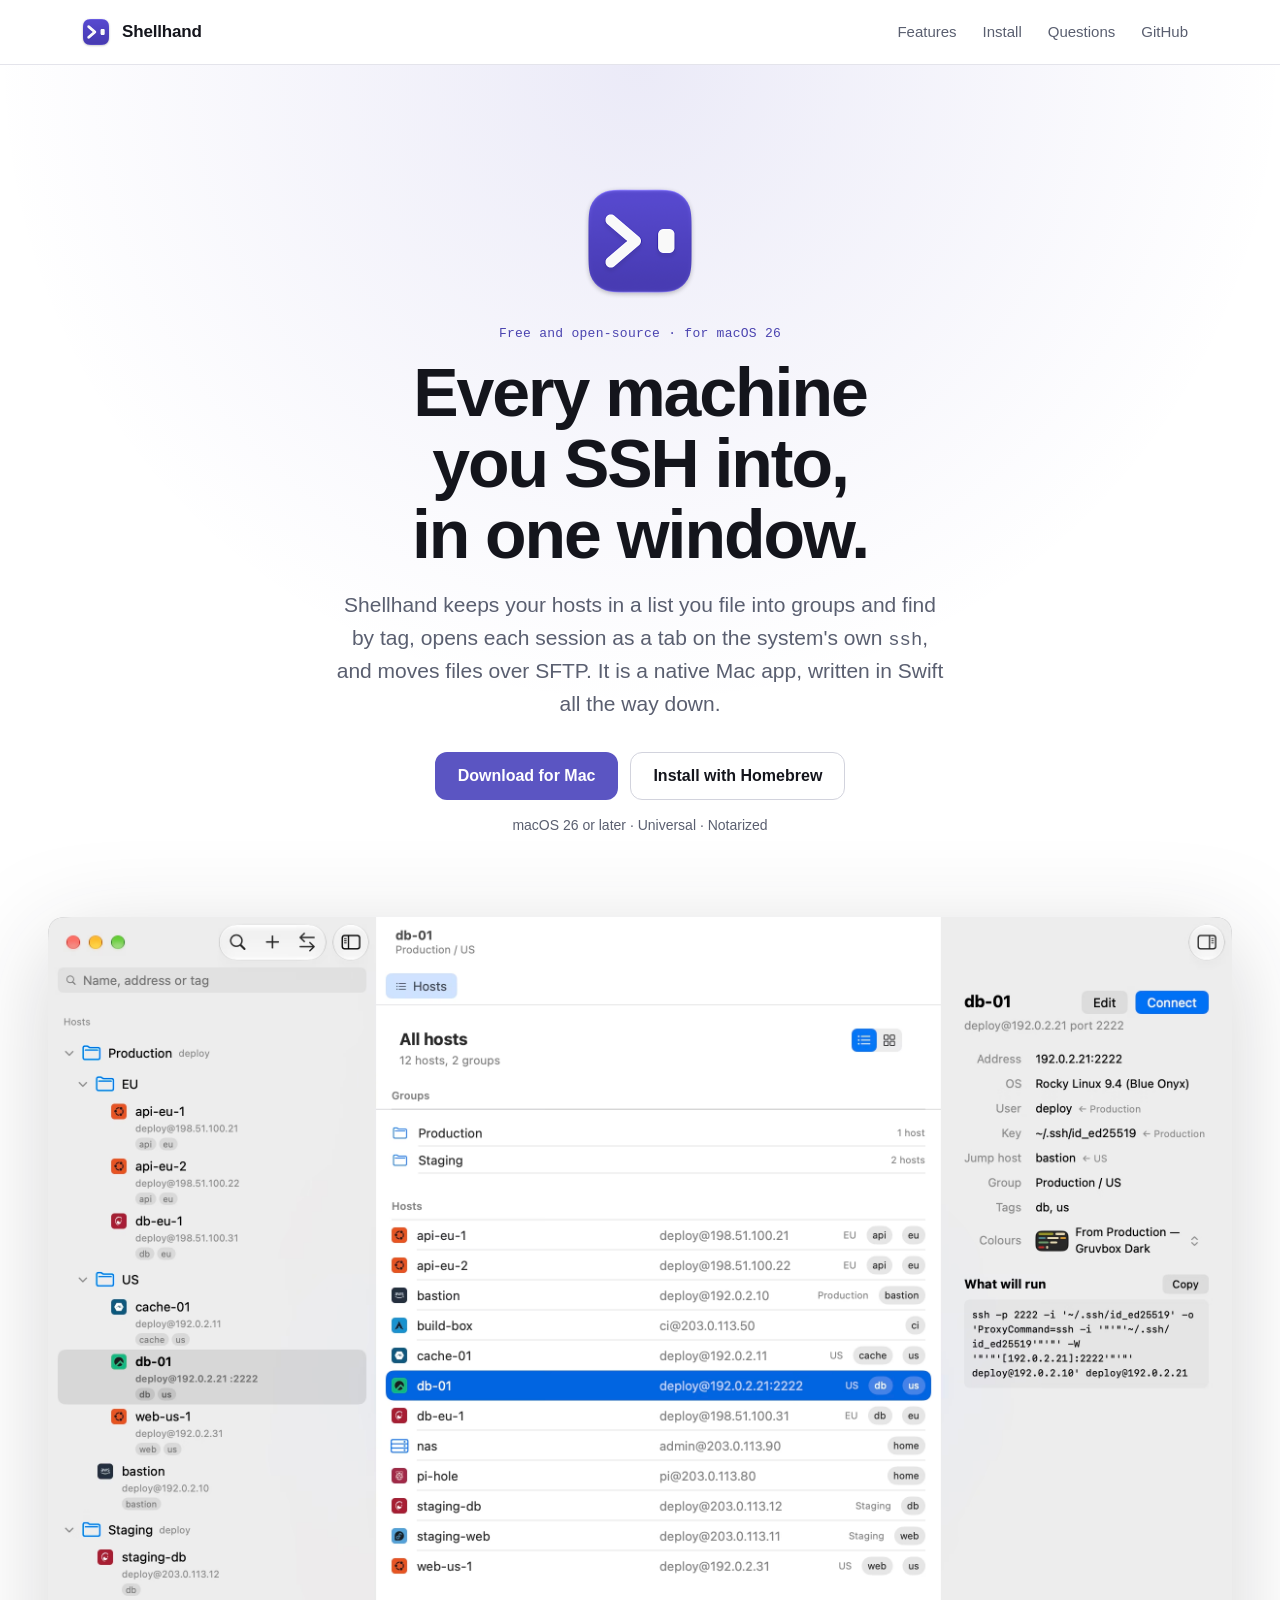
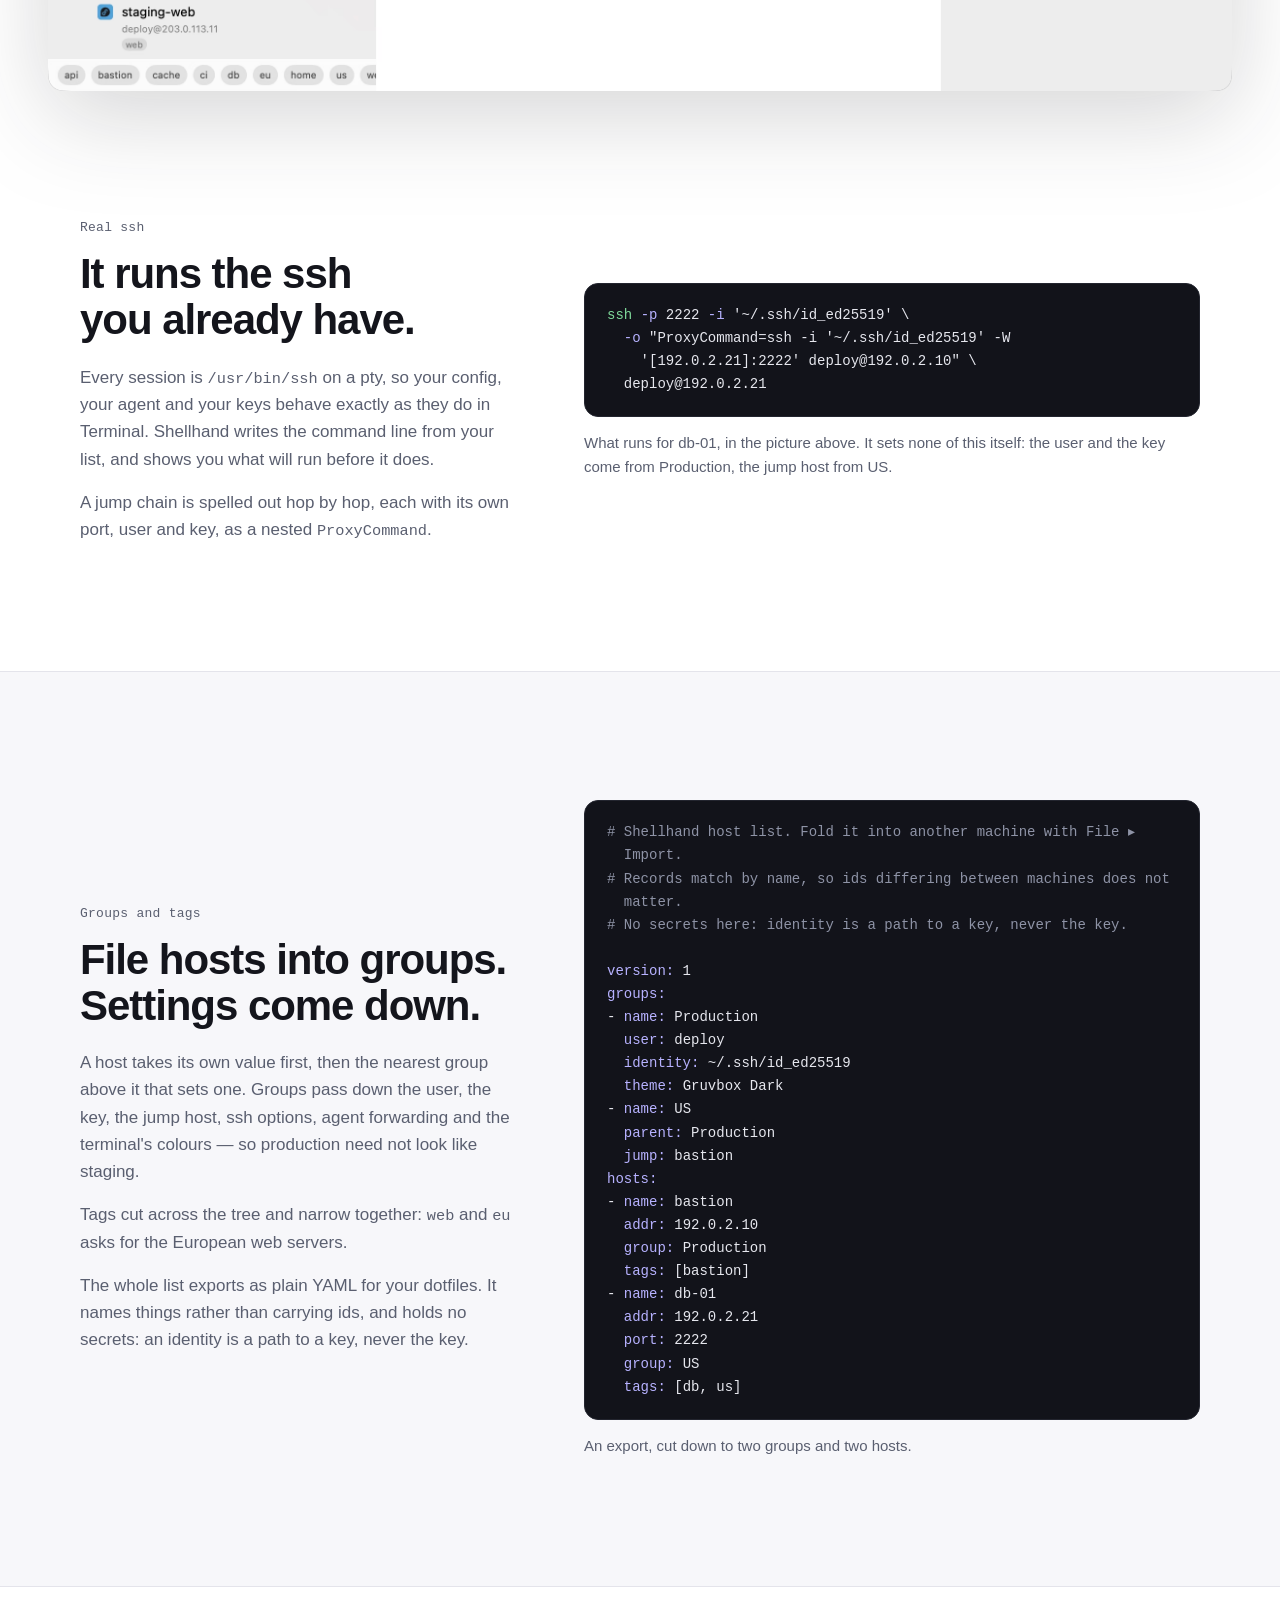
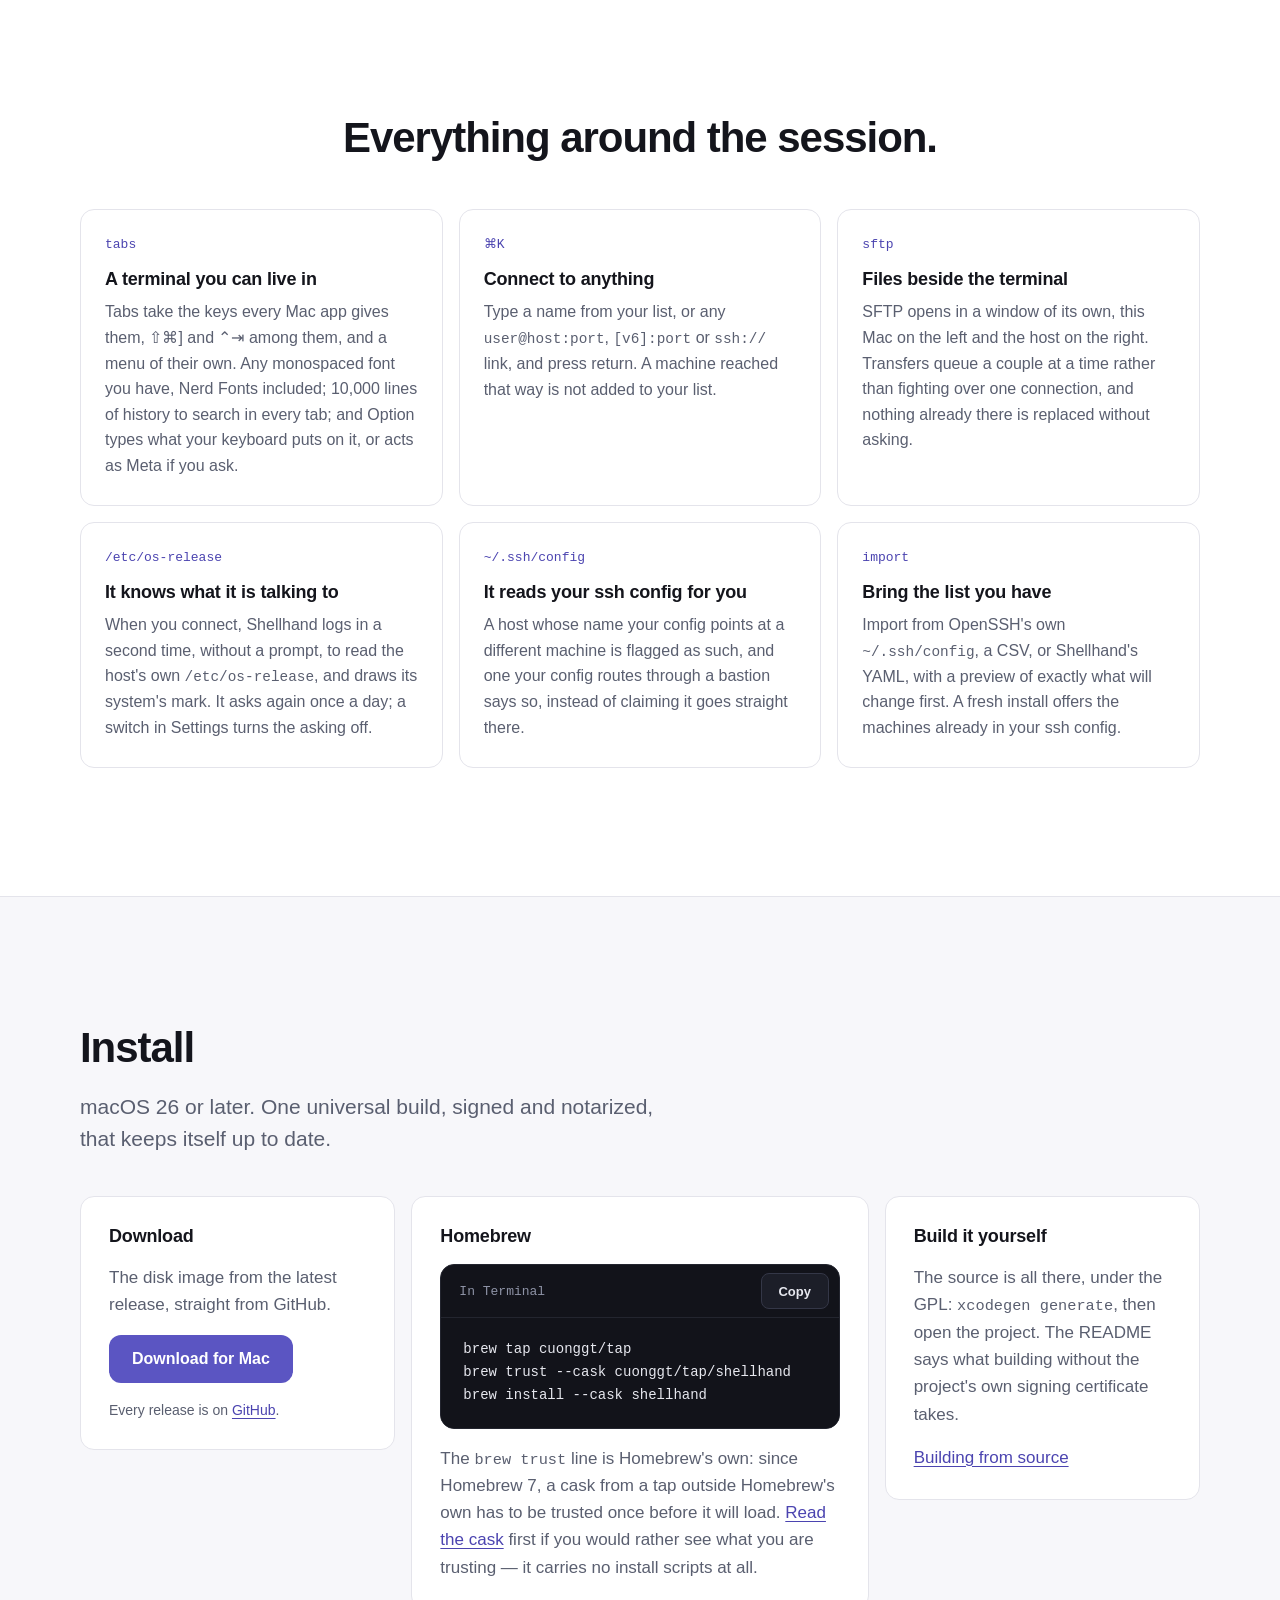
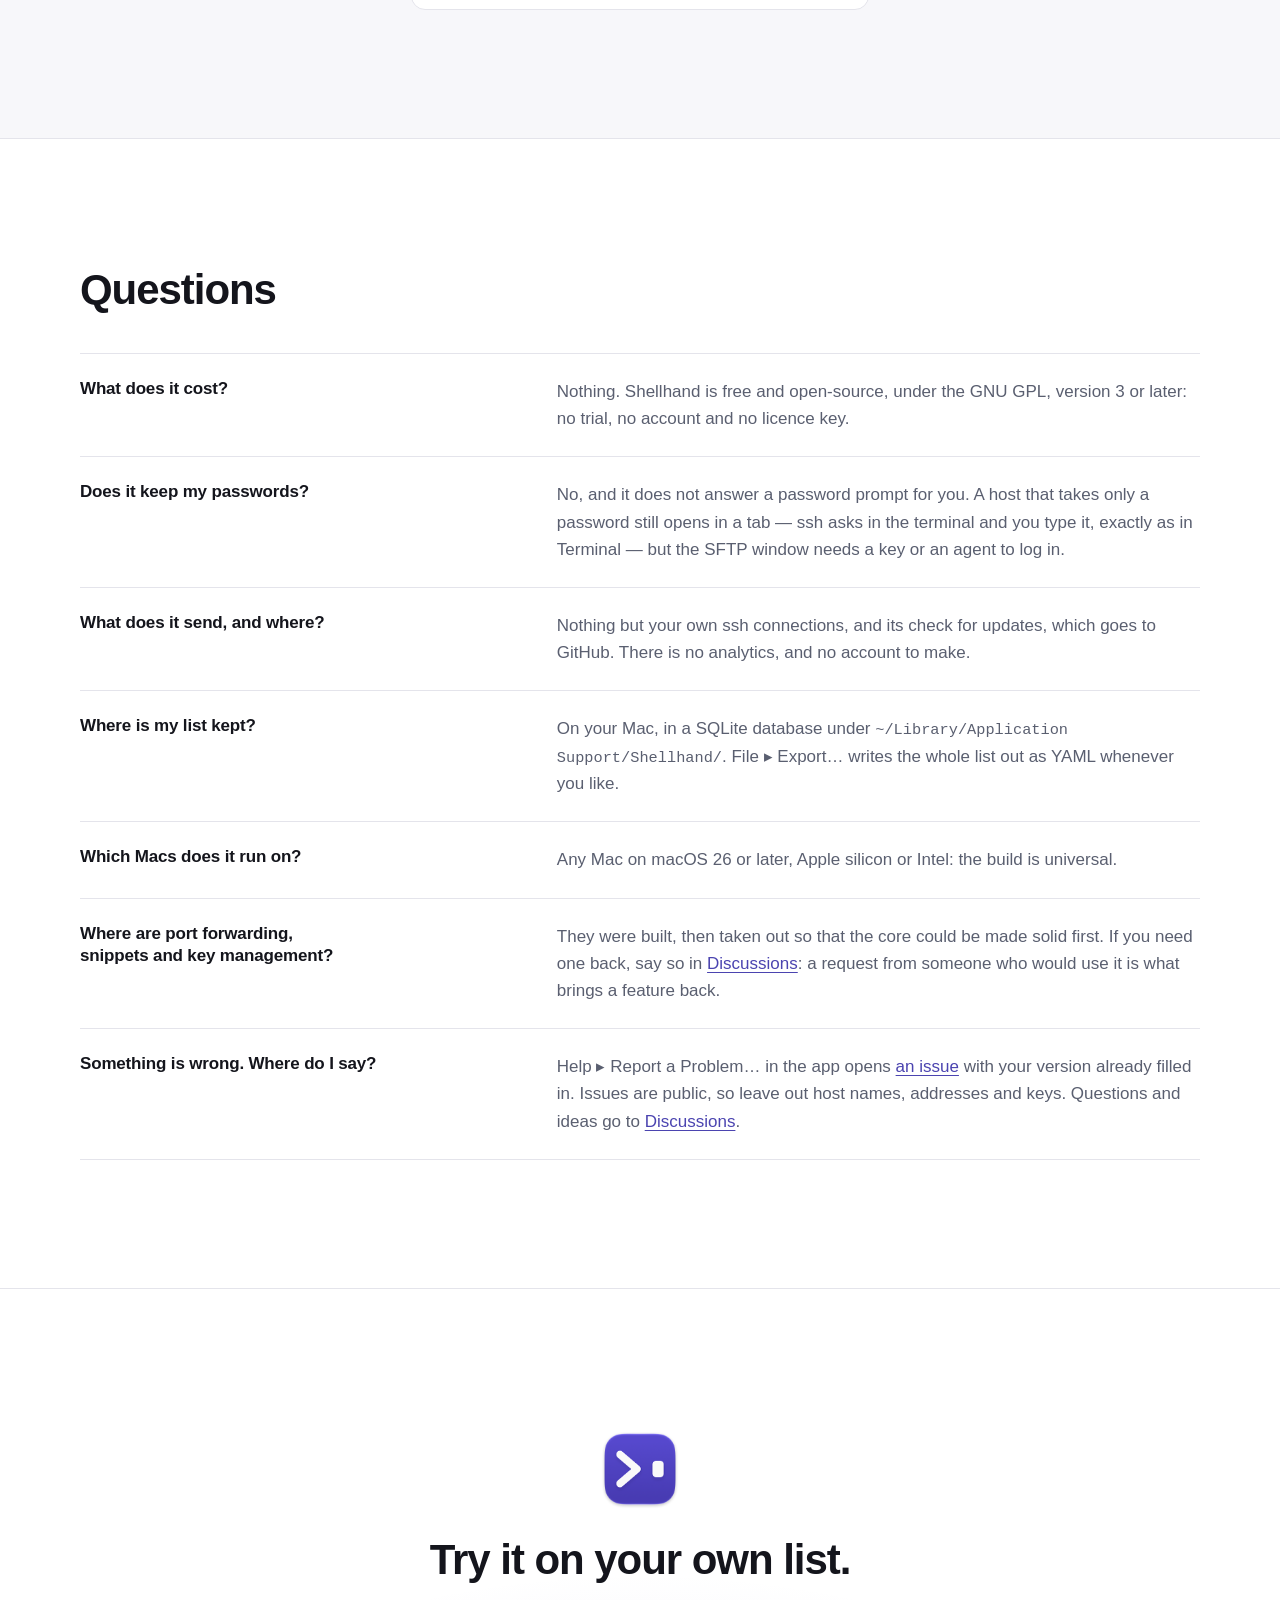
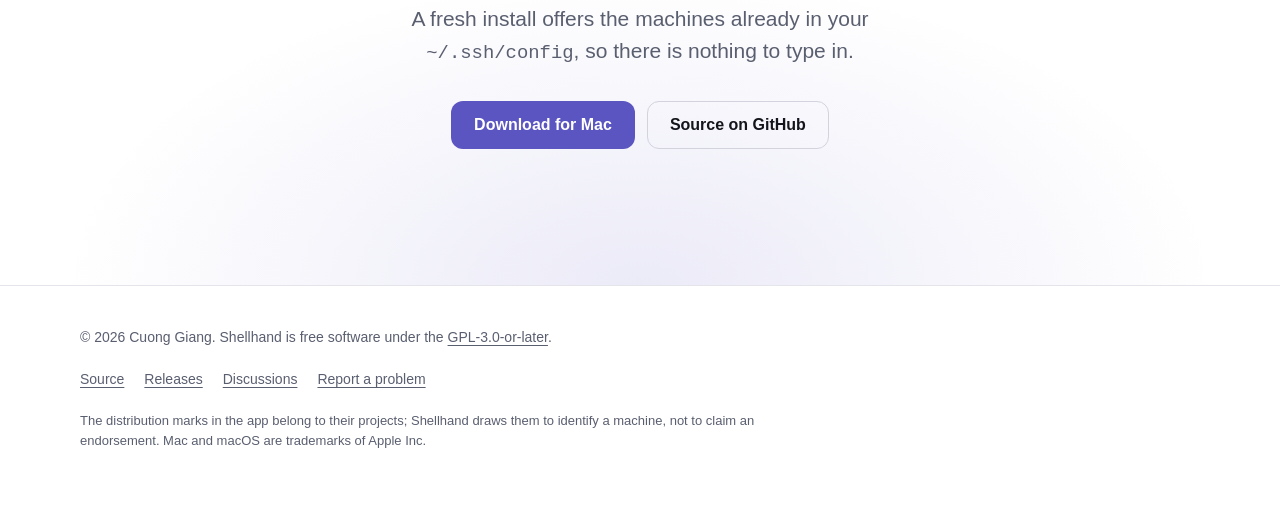
==== site/index.html @ 0b71accf "Add the shellhand.com site, published to GitHub Pages from site/" ====
<!doctype html>
<html lang="en-GB">
<head>
<meta charset="utf-8">
<meta name="viewport" content="width=device-width, initial-scale=1">
<title>Shellhand — a native SSH client for macOS</title>
<meta name="description" content="Shellhand keeps your machines in a list you file into groups and find by tag, opens each session as a tab on the system's own ssh, and moves files over SFTP. Free and open-source, for macOS 26.">
<link rel="canonical" href="https://shellhand.com/">
<meta name="color-scheme" content="dark light">
<meta name="theme-color" content="#0B0C12" media="(prefers-color-scheme: dark)">
<meta name="theme-color" content="#FFFFFF" media="(prefers-color-scheme: light)">
<link rel="icon" type="image/png" sizes="32x32" href="images/favicon-32.png">
<link rel="icon" type="image/png" sizes="64x64" href="images/icon-64.png">
<link rel="stylesheet" href="styles.css">
<script src="main.js" defer></script>

<meta property="og:type" content="website">
<meta property="og:site_name" content="Shellhand">
<meta property="og:title" content="Shellhand — a native SSH client for macOS">
<meta property="og:description" content="The host list, tabs on real ssh, and files over SFTP, in one window. Free and open-source.">
<meta property="og:url" content="https://shellhand.com/">
<meta property="og:image" content="https://shellhand.com/images/og.png">
<meta property="og:image:width" content="1200">
<meta property="og:image:height" content="630">
<meta property="og:image:alt" content="The Shellhand window: groups of hosts in the sidebar, the host list, and the inspector with the ssh command it will run.">
<meta name="twitter:card" content="summary_large_image">
<script type="application/ld+json">
{
  "@context": "https://schema.org",
  "@type": "SoftwareApplication",
  "name": "Shellhand",
  "description": "A native SSH client for macOS: the host list, tabs on real ssh, and files over SFTP, in a window.",
  "url": "https://shellhand.com/",
  "operatingSystem": "macOS 26 or later",
  "applicationCategory": "DeveloperApplication",
  "downloadUrl": "https://github.com/cuonggt/shellhand/releases/latest",
  "license": "https://www.gnu.org/licenses/gpl-3.0.html",
  "offers": { "@type": "Offer", "price": "0", "priceCurrency": "USD" }
}
</script>
</head>
<body>
<a class="skip" href="#main">Skip to content</a>

<header class="site-header">
  <div class="wrap header-row">
    <a class="brand" href="./">
      <img src="images/icon-64.png" width="32" height="32" alt="">
      <span>Shellhand</span>
    </a>
    <nav aria-label="Main">
      <ul>
        <li class="wide"><a href="#features">Features</a></li>
        <li><a href="#install">Install</a></li>
        <li class="wide"><a href="#questions">Questions</a></li>
        <li><a href="https://github.com/cuonggt/shellhand">GitHub</a></li>
      </ul>
    </nav>
  </div>
</header>

<main id="main">
  <section class="hero" aria-labelledby="hero-title">
    <div class="wrap center">
      <img class="hero-icon" src="images/icon-256.png" width="128" height="128" alt="">
      <p class="eyebrow">Free and open-source · for macOS 26</p>
      <h1 id="hero-title">Every machine you SSH into, in one window.</h1>
      <p class="lead">Shellhand keeps your hosts in a list you file into groups and find by tag, opens each session as a tab on the system's own <code>ssh</code>, and moves files over SFTP. It is a native Mac app, written in Swift all the way down.</p>
      <div class="actions">
        <a class="button primary" href="https://github.com/cuonggt/shellhand/releases/latest" data-download>Download for Mac</a>
        <a class="button secondary" href="#install">Install with Homebrew</a>
      </div>
      <p class="meta"><span data-version></span>macOS 26 or later · Universal · Notarized</p>
    </div>
    <figure class="shot">
      <picture>
        <source type="image/avif"
                srcset="images/screenshot-1220.avif 1220w, images/screenshot-2440.avif 2440w"
                sizes="(min-width: 1296px) 1200px, calc(100vw - 40px)">
        <img src="images/screenshot-1220.png" width="1220" height="798" fetchpriority="high"
             alt="The host list: groups in the sidebar, every host drawn with its system's mark, and the inspector on the host selected — the user, key and jump host it inherits from the groups above it, its palette, and the exact ssh command it will run.">
      </picture>
    </figure>
  </section>

  <section class="section" id="features" aria-labelledby="ssh-title">
    <div class="wrap split">
      <div class="copy">
        <p class="eyebrow">Real ssh</p>
        <h2 id="ssh-title">It runs the ssh you already have.</h2>
        <p>Every session is <code>/usr/bin/ssh</code> on a pty, so your config, your agent and your keys behave exactly as they do in Terminal. Shellhand writes the command line from your list, and shows you what will run before it does.</p>
        <p>A jump chain is spelled out hop by hop, each with its own port, user and key, as a nested <code>ProxyCommand</code>.</p>
      </div>
      <figure class="code">
        <pre class="wrapping" tabindex="0" aria-label="The ssh command for db-01"><code><span class="line"><span class="c-ok">ssh</span> <span class="c-key">-p</span> 2222 <span class="c-key">-i</span> '~/.ssh/id_ed25519' \</span><span class="line">  <span class="c-key">-o</span> "ProxyCommand=ssh -i '~/.ssh/id_ed25519' -W '[192.0.2.21]:2222' deploy@192.0.2.10" \</span><span class="line">  deploy@192.0.2.21</span></code></pre>
        <figcaption>What runs for db-01, in the picture above. It sets none of this itself: the user and the key come from Production, the jump host from US.</figcaption>
      </figure>
    </div>
  </section>

  <section class="section alt" aria-labelledby="groups-title">
    <div class="wrap split">
      <div class="copy">
        <p class="eyebrow">Groups and tags</p>
        <h2 id="groups-title">File hosts into groups. Settings come down.</h2>
        <p>A host takes its own value first, then the nearest group above it that sets one. Groups pass down the user, the key, the jump host, ssh options, agent forwarding and the terminal's colours — so production need not look like staging.</p>
        <p>Tags cut across the tree and narrow together: <code>web</code> and <code>eu</code> asks for the European web servers.</p>
        <p>The whole list exports as plain YAML for your dotfiles. It names things rather than carrying ids, and holds no secrets: an identity is a path to a key, never the key.</p>
      </div>
      <figure class="code">
        <pre class="wrapping" tabindex="0" aria-label="An exported host list"><code><span class="line note c-dim"># Shellhand host list. Fold it into another machine with File ▸ Import.</span><span class="line note c-dim"># Records match by name, so ids differing between machines does not matter.</span><span class="line note c-dim"># No secrets here: identity is a path to a key, never the key.</span>
<span class="c-key">version:</span> 1
<span class="c-key">groups:</span>
- <span class="c-key">name:</span> Production
  <span class="c-key">user:</span> deploy
  <span class="c-key">identity:</span> ~/.ssh/id_ed25519
  <span class="c-key">theme:</span> Gruvbox Dark
- <span class="c-key">name:</span> US
  <span class="c-key">parent:</span> Production
  <span class="c-key">jump:</span> bastion
<span class="c-key">hosts:</span>
- <span class="c-key">name:</span> bastion
  <span class="c-key">addr:</span> 192.0.2.10
  <span class="c-key">group:</span> Production
  <span class="c-key">tags:</span> [bastion]
- <span class="c-key">name:</span> db-01
  <span class="c-key">addr:</span> 192.0.2.21
  <span class="c-key">port:</span> 2222
  <span class="c-key">group:</span> US
  <span class="c-key">tags:</span> [db, us]</code></pre>
        <figcaption>An export, cut down to two groups and two hosts.</figcaption>
      </figure>
    </div>
  </section>

  <section class="section" aria-labelledby="more-title">
    <div class="wrap">
      <h2 id="more-title" class="center">Everything around the session.</h2>
      <ul class="grid">
        <li class="card">
          <p class="tag">tabs</p>
          <h3>A terminal you can live in</h3>
          <p>Tabs take the keys every Mac app gives them, ⇧⌘] and ⌃⇥ among them, and a menu of their own. Any monospaced font you have, Nerd Fonts included; 10,000 lines of history to search in every tab; and Option types what your keyboard puts on it, or acts as Meta if you ask.</p>
        </li>
        <li class="card">
          <p class="tag">⌘K</p>
          <h3>Connect to anything</h3>
          <p>Type a name from your list, or any <code>user@host:port</code>, <code>[v6]:port</code> or <code>ssh://</code> link, and press return. A machine reached that way is not added to your list.</p>
        </li>
        <li class="card">
          <p class="tag">sftp</p>
          <h3>Files beside the terminal</h3>
          <p>SFTP opens in a window of its own, this Mac on the left and the host on the right. Transfers queue a couple at a time rather than fighting over one connection, and nothing already there is replaced without asking.</p>
        </li>
        <li class="card">
          <p class="tag">/etc/os-release</p>
          <h3>It knows what it is talking to</h3>
          <p>When you connect, Shellhand logs in a second time, without a prompt, to read the host's own <code>/etc/os-release</code>, and draws its system's mark. It asks again once a day; a switch in Settings turns the asking off.</p>
        </li>
        <li class="card">
          <p class="tag">~/.ssh/config</p>
          <h3>It reads your ssh config for you</h3>
          <p>A host whose name your config points at a different machine is flagged as such, and one your config routes through a bastion says so, instead of claiming it goes straight there.</p>
        </li>
        <li class="card">
          <p class="tag">import</p>
          <h3>Bring the list you have</h3>
          <p>Import from OpenSSH's own <code>~/.ssh/config</code>, a CSV, or Shellhand's YAML, with a preview of exactly what will change first. A fresh install offers the machines already in your ssh config.</p>
        </li>
      </ul>
    </div>
  </section>

  <section class="section alt" id="install" aria-labelledby="install-title">
    <div class="wrap">
      <h2 id="install-title">Install</h2>
      <p class="lead left">macOS 26 or later. One universal build, signed and notarized, that keeps itself up to date.</p>
      <div class="install-grid">
        <div class="panel">
          <h3>Download</h3>
          <p>The disk image from the latest release, straight from GitHub.</p>
          <a class="button primary" href="https://github.com/cuonggt/shellhand/releases/latest" data-download>Download for Mac</a>
          <p class="meta"><span data-version></span>Every release is on <a href="https://github.com/cuonggt/shellhand/releases">GitHub</a>.</p>
        </div>
        <div class="panel">
          <h3>Homebrew</h3>
          <div class="terminal">
            <div class="terminal-bar">
              <span>In Terminal</span>
              <button class="copy-button" type="button" data-copy="brew" hidden>Copy</button>
            </div>
            <pre tabindex="0" aria-label="The Homebrew commands"><code id="brew">brew tap cuonggt/tap
brew trust --cask cuonggt/tap/shellhand
brew install --cask shellhand</code></pre>
          </div>
          <p>The <code>brew trust</code> line is Homebrew's own: since Homebrew 7, a cask from a tap outside Homebrew's own has to be trusted once before it will load. <a href="https://github.com/cuonggt/homebrew-tap/blob/master/Casks/shellhand.rb">Read the cask</a> first if you would rather see what you are trusting — it carries no install scripts at all.</p>
        </div>
        <div class="panel">
          <h3>Build it yourself</h3>
          <p>The source is all there, under the GPL: <code>xcodegen generate</code>, then open the project. The README says what building without the project's own signing certificate takes.</p>
          <p><a href="https://github.com/cuonggt/shellhand#building">Building from source</a></p>
        </div>
      </div>
      <p class="visually-hidden" id="copy-status" role="status"></p>
    </div>
  </section>

  <section class="section" id="questions" aria-labelledby="questions-title">
    <div class="wrap">
      <h2 id="questions-title">Questions</h2>
      <div class="faq">
        <div class="qa">
          <h3>What does it cost?</h3>
          <p>Nothing. Shellhand is free and open-source, under the GNU GPL, version 3 or later: no trial, no account and no licence key.</p>
        </div>
        <div class="qa">
          <h3>Does it keep my passwords?</h3>
          <p>No, and it does not answer a password prompt for you. A host that takes only a password still opens in a tab — ssh asks in the terminal and you type it, exactly as in Terminal — but the SFTP window needs a key or an agent to log in.</p>
        </div>
        <div class="qa">
          <h3>What does it send, and where?</h3>
          <p>Nothing but your own ssh connections, and its check for updates, which goes to GitHub. There is no analytics, and no account to make.</p>
        </div>
        <div class="qa">
          <h3>Where is my list kept?</h3>
          <p>On your Mac, in a SQLite database under <code>~/Library/Application Support/Shellhand/</code>. File ▸ Export… writes the whole list out as YAML whenever you like.</p>
        </div>
        <div class="qa">
          <h3>Which Macs does it run on?</h3>
          <p>Any Mac on macOS 26 or later, Apple silicon or Intel: the build is universal.</p>
        </div>
        <div class="qa">
          <h3>Where are port forwarding, snippets and key management?</h3>
          <p>They were built, then taken out so that the core could be made solid first. If you need one back, say so in <a href="https://github.com/cuonggt/shellhand/discussions">Discussions</a>: a request from someone who would use it is what brings a feature back.</p>
        </div>
        <div class="qa">
          <h3>Something is wrong. Where do I say?</h3>
          <p>Help ▸ Report a Problem… in the app opens <a href="https://github.com/cuonggt/shellhand/issues/new/choose">an issue</a> with your version already filled in. Issues are public, so leave out host names, addresses and keys. Questions and ideas go to <a href="https://github.com/cuonggt/shellhand/discussions">Discussions</a>.</p>
        </div>
      </div>
    </div>
  </section>

  <section class="cta" aria-labelledby="cta-title">
    <div class="wrap center">
      <img src="images/icon-256.png" width="88" height="88" alt="" loading="lazy">
      <h2 id="cta-title">Try it on your own list.</h2>
      <p class="lead">A fresh install offers the machines already in your <code>~/.ssh/config</code>, so there is nothing to type in.</p>
      <div class="actions">
        <a class="button primary" href="https://github.com/cuonggt/shellhand/releases/latest" data-download>Download for Mac</a>
        <a class="button secondary" href="https://github.com/cuonggt/shellhand">Source on GitHub</a>
      </div>
    </div>
  </section>
</main>

<footer class="site-footer">
  <div class="wrap footer-grid">
    <p>© 2026 Cuong Giang. Shellhand is free software under the <a href="https://github.com/cuonggt/shellhand/blob/main/LICENSE">GPL-3.0-or-later</a>.</p>
    <ul class="footer-links">
      <li><a href="https://github.com/cuonggt/shellhand">Source</a></li>
      <li><a href="https://github.com/cuonggt/shellhand/releases">Releases</a></li>
      <li><a href="https://github.com/cuonggt/shellhand/discussions">Discussions</a></li>
      <li><a href="https://github.com/cuonggt/shellhand/issues/new/choose">Report a problem</a></li>
    </ul>
    <p class="fine">The distribution marks in the app belong to their projects; Shellhand draws them to identify a machine, not to claim an endorsement. Mac and macOS are trademarks of Apple Inc.</p>
  </div>
</footer>
</body>
</html>
---- site/styles.css ----
/* shellhand.com. One page, no build step and nothing fetched from anyone
   else: the type is the system's own, which on a Mac is the type the app is
   set in. Dark unless the visitor's system asks for light. The indigo is the
   app icon's, sampled from it as macOS draws it. */

:root {
  color-scheme: dark light;

  --bg: #0B0C12;
  --bg-alt: #0F1018;
  --surface: #151721;
  --border: #242734;
  --text: #F1F2F6;
  --muted: #A0A5B8;
  --accent: #ABA6FF;
  --button: #5B55C2;
  --button-hover: #6962D7;
  --outline: #34384A;
  --glow: rgba(91, 85, 194, 0.24);
  --shot: drop-shadow(0 0 0.5px rgba(255, 255, 255, 0.45)) drop-shadow(0 28px 56px rgba(0, 0, 0, 0.6));

  /* Code stays dark in both themes, the way a terminal does. */
  --code-bg: #12131A;
  --code-border: #23252F;
  --code-text: #E6E7EE;
  --code-dim: #8E93A6;
  --code-key: #B7B2FF;
  --code-ok: #7FD99A;

  --font: -apple-system, BlinkMacSystemFont, "SF Pro Text", "Helvetica Neue", "Segoe UI", Roboto, Arial, sans-serif;
  --display: -apple-system, BlinkMacSystemFont, "SF Pro Display", "Helvetica Neue", "Segoe UI", Roboto, Arial, sans-serif;
  --mono: ui-monospace, "SF Mono", SFMono-Regular, Menlo, Consolas, "Liberation Mono", monospace;

  --radius: 14px;
  --gutter: 20px;
}

@media (prefers-color-scheme: light) {
  :root {
    --bg: #FFFFFF;
    --bg-alt: #F7F7FA;
    --surface: #FFFFFF;
    --border: #E4E4EB;
    --text: #14151C;
    --muted: #5A5F70;
    --accent: #4B44B0;
    --button-hover: #4B44B0;
    --outline: #D2D3DD;
    --glow: rgba(91, 85, 194, 0.12);
    --shot: drop-shadow(0 0 0.5px rgba(20, 21, 28, 0.35)) drop-shadow(0 24px 48px rgba(20, 21, 28, 0.18));
  }
}

@media (min-width: 768px) { :root { --gutter: 32px; } }
@media (min-width: 1024px) { :root { --gutter: 48px; } }

*, *::before, *::after { box-sizing: border-box; }

html { -webkit-text-size-adjust: 100%; text-size-adjust: 100%; }

@media (prefers-reduced-motion: no-preference) {
  html { scroll-behavior: smooth; }
}

body {
  margin: 0;
  background: var(--bg);
  color: var(--text);
  font: 400 1.0625rem/1.6 var(--font);
  -webkit-font-smoothing: antialiased;
  -moz-osx-font-smoothing: grayscale;
}

img { display: block; max-width: 100%; height: auto; }

a {
  color: var(--accent);
  text-decoration-thickness: 1px;
  text-underline-offset: 0.18em;
}
a:hover { text-decoration-thickness: 2px; }

:focus-visible {
  outline: 2px solid var(--accent);
  outline-offset: 3px;
  border-radius: 6px;
}

code { font-family: var(--mono); font-size: 0.9em; }

h1, h2, h3 { margin: 0; text-wrap: balance; }

h1 {
  font-family: var(--display);
  font-size: clamp(2.375rem, 1.4rem + 3.8vw, 4.25rem);
  font-weight: 700;
  line-height: 1.04;
  letter-spacing: -0.03em;
}

h2 {
  font-family: var(--display);
  font-size: clamp(1.75rem, 1.25rem + 1.9vw, 2.625rem);
  font-weight: 700;
  line-height: 1.1;
  letter-spacing: -0.025em;
  margin-bottom: 20px;
}

h3 {
  font-size: 1.125rem;
  font-weight: 600;
  line-height: 1.3;
  letter-spacing: -0.01em;
}

p { margin: 0 0 16px; }
p:last-child { margin-bottom: 0; }

.wrap {
  width: min(100% - 2 * var(--gutter), 1120px);
  margin-inline: auto;
}
.center { text-align: center; }

.visually-hidden {
  position: absolute;
  width: 1px;
  height: 1px;
  overflow: hidden;
  clip-path: inset(50%);
  white-space: nowrap;
}

.skip {
  position: absolute;
  left: 12px;
  top: -64px;
  z-index: 10;
  padding: 10px 16px;
  border-radius: 10px;
  background: var(--button);
  color: #FFFFFF;
  font-weight: 600;
  text-decoration: none;
}
.skip:focus { top: 12px; }

/* The header. */

.site-header { border-bottom: 1px solid var(--border); }

.header-row {
  display: flex;
  align-items: center;
  justify-content: space-between;
  gap: 16px;
  min-height: 64px;
}

.brand {
  display: inline-flex;
  align-items: center;
  gap: 10px;
  min-height: 44px;
  color: var(--text);
  font-weight: 600;
  letter-spacing: -0.01em;
  text-decoration: none;
}

.site-header ul {
  display: flex;
  gap: 2px;
  margin: 0;
  padding: 0;
  list-style: none;
}

.site-header nav a {
  display: inline-flex;
  align-items: center;
  min-height: 44px;
  padding: 0 12px;
  border-radius: 8px;
  color: var(--muted);
  font-size: 0.9375rem;
  text-decoration: none;
  transition: color 0.2s;
}
.site-header nav a:hover { color: var(--text); }

@media (max-width: 599px) {
  .site-header .wide { display: none; }
}

/* The opening: what it is, the button, and the window. */

.hero {
  padding-top: clamp(56px, 9vw, 112px);
  background: radial-gradient(70% 55% at 50% 0%, var(--glow), transparent 72%);
}

.hero-icon {
  width: 112px;
  height: 112px;
  margin: 0 auto 20px;
}
@media (min-width: 768px) {
  .hero-icon { width: 128px; height: 128px; }
}

.eyebrow {
  margin: 0 0 14px;
  color: var(--accent);
  font: 500 0.8125rem/1.4 var(--mono);
  letter-spacing: 0.02em;
}

.hero h1 { max-width: 15ch; margin-inline: auto; }

.lead {
  max-width: 38rem;
  margin: 20px auto 0;
  color: var(--muted);
  font-size: clamp(1.125rem, 1rem + 0.45vw, 1.3125rem);
  line-height: 1.55;
  text-wrap: pretty;
}
.lead.left { margin-inline: 0; }

.actions {
  display: flex;
  flex-wrap: wrap;
  justify-content: center;
  gap: 12px;
  margin-top: 32px;
}

.button {
  display: inline-flex;
  align-items: center;
  justify-content: center;
  min-height: 48px;
  padding: 0 22px;
  border: 1px solid transparent;
  border-radius: 12px;
  font-size: 1rem;
  font-weight: 600;
  text-decoration: none;
  cursor: pointer;
  transition: background-color 0.2s, border-color 0.2s;
}
.button.primary { background: var(--button); color: #FFFFFF; }
.button.primary:hover { background: var(--button-hover); }
.button.secondary { border-color: var(--outline); color: var(--text); }
.button.secondary:hover { border-color: var(--muted); }

.meta {
  margin: 14px 0 0;
  color: var(--muted);
  font-size: 0.875rem;
}

.shot {
  width: min(100% - 2 * var(--gutter), 1200px);
  margin: clamp(48px, 7vw, 80px) auto 0;
}
.shot img { width: 100%; filter: var(--shot); }

/* The sections. */

.section { padding-block: clamp(72px, 10vw, 128px); }
.section.alt {
  background: var(--bg-alt);
  border-block: 1px solid var(--border);
}

.split {
  display: grid;
  gap: 40px;
  align-items: center;
}
@media (min-width: 960px) {
  .split { grid-template-columns: 5fr 7fr; gap: 64px; }
}

.copy p { color: var(--muted); }

.code { margin: 0; min-width: 0; }

.code pre, .terminal pre {
  margin: 0;
  overflow-x: auto;
  padding: 20px 22px;
  border: 1px solid var(--code-border);
  border-radius: var(--radius);
  background: var(--code-bg);
  color: var(--code-text);
  font: 400 0.875rem/1.65 var(--mono);
  tab-size: 2;
}
.code pre code, .terminal pre code { font-size: inherit; }

/* A command too long for the column wraps rather than scrolls, each line
   hanging under its first word, so the whole of it can be read at once. */
.code pre.wrapping { white-space: pre-wrap; overflow-wrap: anywhere; }
.code pre.wrapping .line {
  display: block;
  padding-left: 4ch;
  text-indent: -4ch;
}
.code pre.wrapping .line.note { padding-left: 2ch; text-indent: -2ch; }

.code figcaption {
  margin-top: 14px;
  color: var(--muted);
  font-size: 0.9375rem;
}

.c-dim { color: var(--code-dim); }
.c-key { color: var(--code-key); }
.c-ok { color: var(--code-ok); }

.grid {
  display: grid;
  grid-template-columns: 1fr;
  gap: 16px;
  margin: 48px 0 0;
  padding: 0;
  list-style: none;
}
@media (min-width: 640px) { .grid { grid-template-columns: repeat(2, 1fr); } }
@media (min-width: 1024px) { .grid { grid-template-columns: repeat(3, 1fr); } }

.card {
  padding: 26px 24px;
  border: 1px solid var(--border);
  border-radius: var(--radius);
  background: var(--surface);
}
.card .tag {
  margin: 0 0 14px;
  color: var(--accent);
  font: 500 0.8125rem/1.4 var(--mono);
}
.card h3 { margin-bottom: 8px; }
.card p:last-child { color: var(--muted); font-size: 1rem; }

/* Install. */

.install-grid {
  display: grid;
  gap: 16px;
  margin-top: 40px;
}
@media (min-width: 1024px) {
  .install-grid { grid-template-columns: 1fr 1.45fr 1fr; align-items: start; }
}

.panel {
  display: flex;
  flex-direction: column;
  gap: 16px;
  min-width: 0;
  padding: 28px;
  border: 1px solid var(--border);
  border-radius: var(--radius);
  background: var(--surface);
}
.panel p { margin: 0; color: var(--muted); }
.panel .button { align-self: flex-start; }
.panel .meta { margin: 0; }

.terminal {
  overflow: hidden;
  border: 1px solid var(--code-border);
  border-radius: var(--radius);
  background: var(--code-bg);
}
.terminal-bar {
  display: flex;
  align-items: center;
  justify-content: space-between;
  gap: 12px;
  padding: 8px 10px 8px 18px;
  border-bottom: 1px solid var(--code-border);
  color: var(--code-dim);
  font: 500 0.8125rem/1 var(--mono);
}
.terminal pre { border: 0; border-radius: 0; }

.copy-button {
  min-height: 36px;
  min-width: 68px;
  padding: 0 12px;
  border: 1px solid #343747;
  border-radius: 8px;
  background: #1C1E28;
  color: var(--code-text);
  font: 600 0.8125rem/1 var(--font);
  cursor: pointer;
  transition: border-color 0.2s;
}
.copy-button:hover { border-color: var(--code-dim); }

/* A phone gets smaller code and narrower margins around it, so that a
   command's first line fits before it has to wrap. */
@media (max-width: 599px) {
  .code pre, .terminal pre { padding: 16px; font-size: 0.8125rem; }
  .panel { padding: 20px; }
}

/* Questions: each one beside its answer on a wide screen. */

.faq {
  margin-top: 40px;
  border-top: 1px solid var(--border);
}
.qa {
  display: grid;
  gap: 8px;
  padding: 24px 0;
  border-bottom: 1px solid var(--border);
}
@media (min-width: 860px) {
  .qa { grid-template-columns: 2fr 3fr; gap: 48px; }
}
.qa h3 { font-size: 1.0625rem; }
.qa p { color: var(--muted); }

/* The last word, and the footer. */

.cta {
  padding-block: clamp(80px, 11vw, 136px);
  border-top: 1px solid var(--border);
  background: radial-gradient(60% 70% at 50% 100%, var(--glow), transparent 75%);
}
.cta img { margin: 0 auto 24px; }
.cta .lead { margin-top: 12px; }

.site-footer {
  padding-block: 40px 56px;
  border-top: 1px solid var(--border);
  color: var(--muted);
  font-size: 0.875rem;
}
.footer-grid { display: grid; gap: 16px; }
.footer-grid p { margin: 0; }
.site-footer a { color: var(--muted); }
.site-footer a:hover { color: var(--text); }

.footer-links {
  display: flex;
  flex-wrap: wrap;
  gap: 4px 20px;
  margin: 0;
  padding: 0;
  list-style: none;
}
.footer-links a { display: inline-block; padding-block: 4px; }

.fine { font-size: 0.8125rem; max-width: 46rem; }
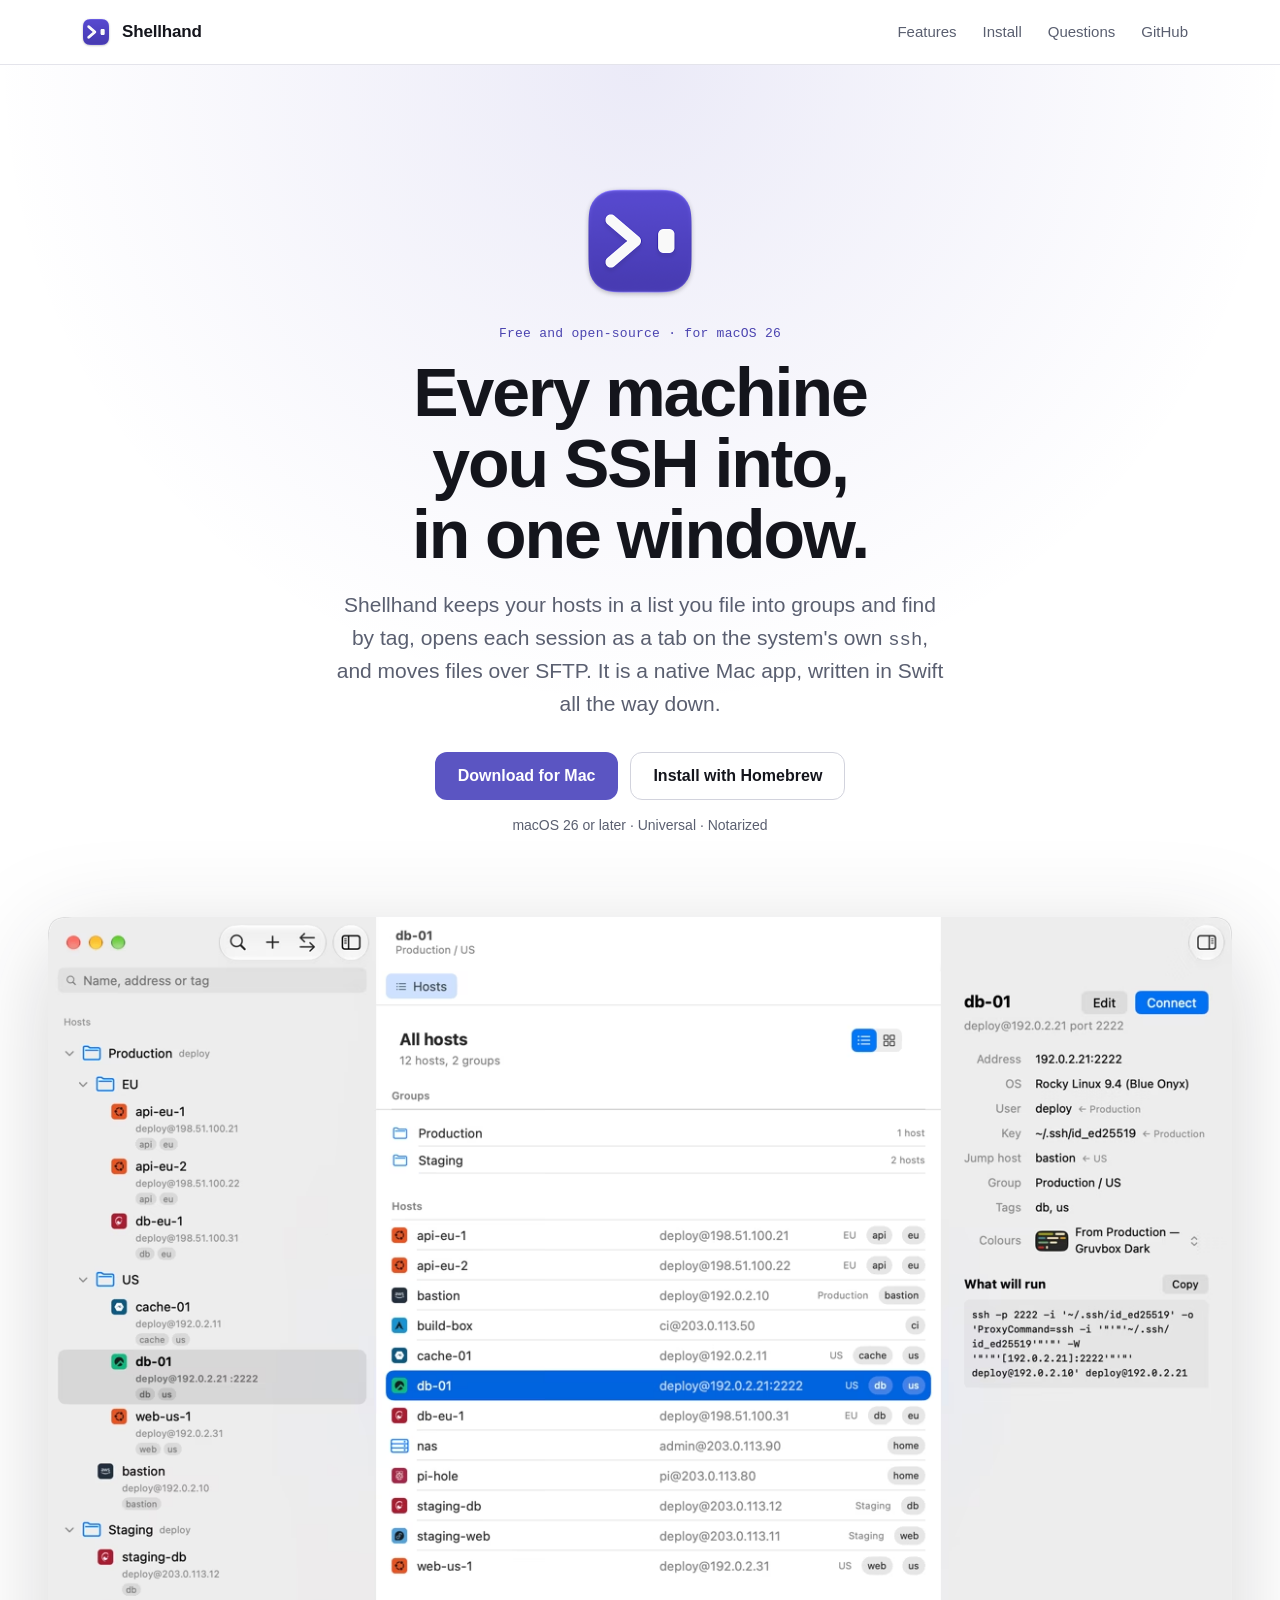
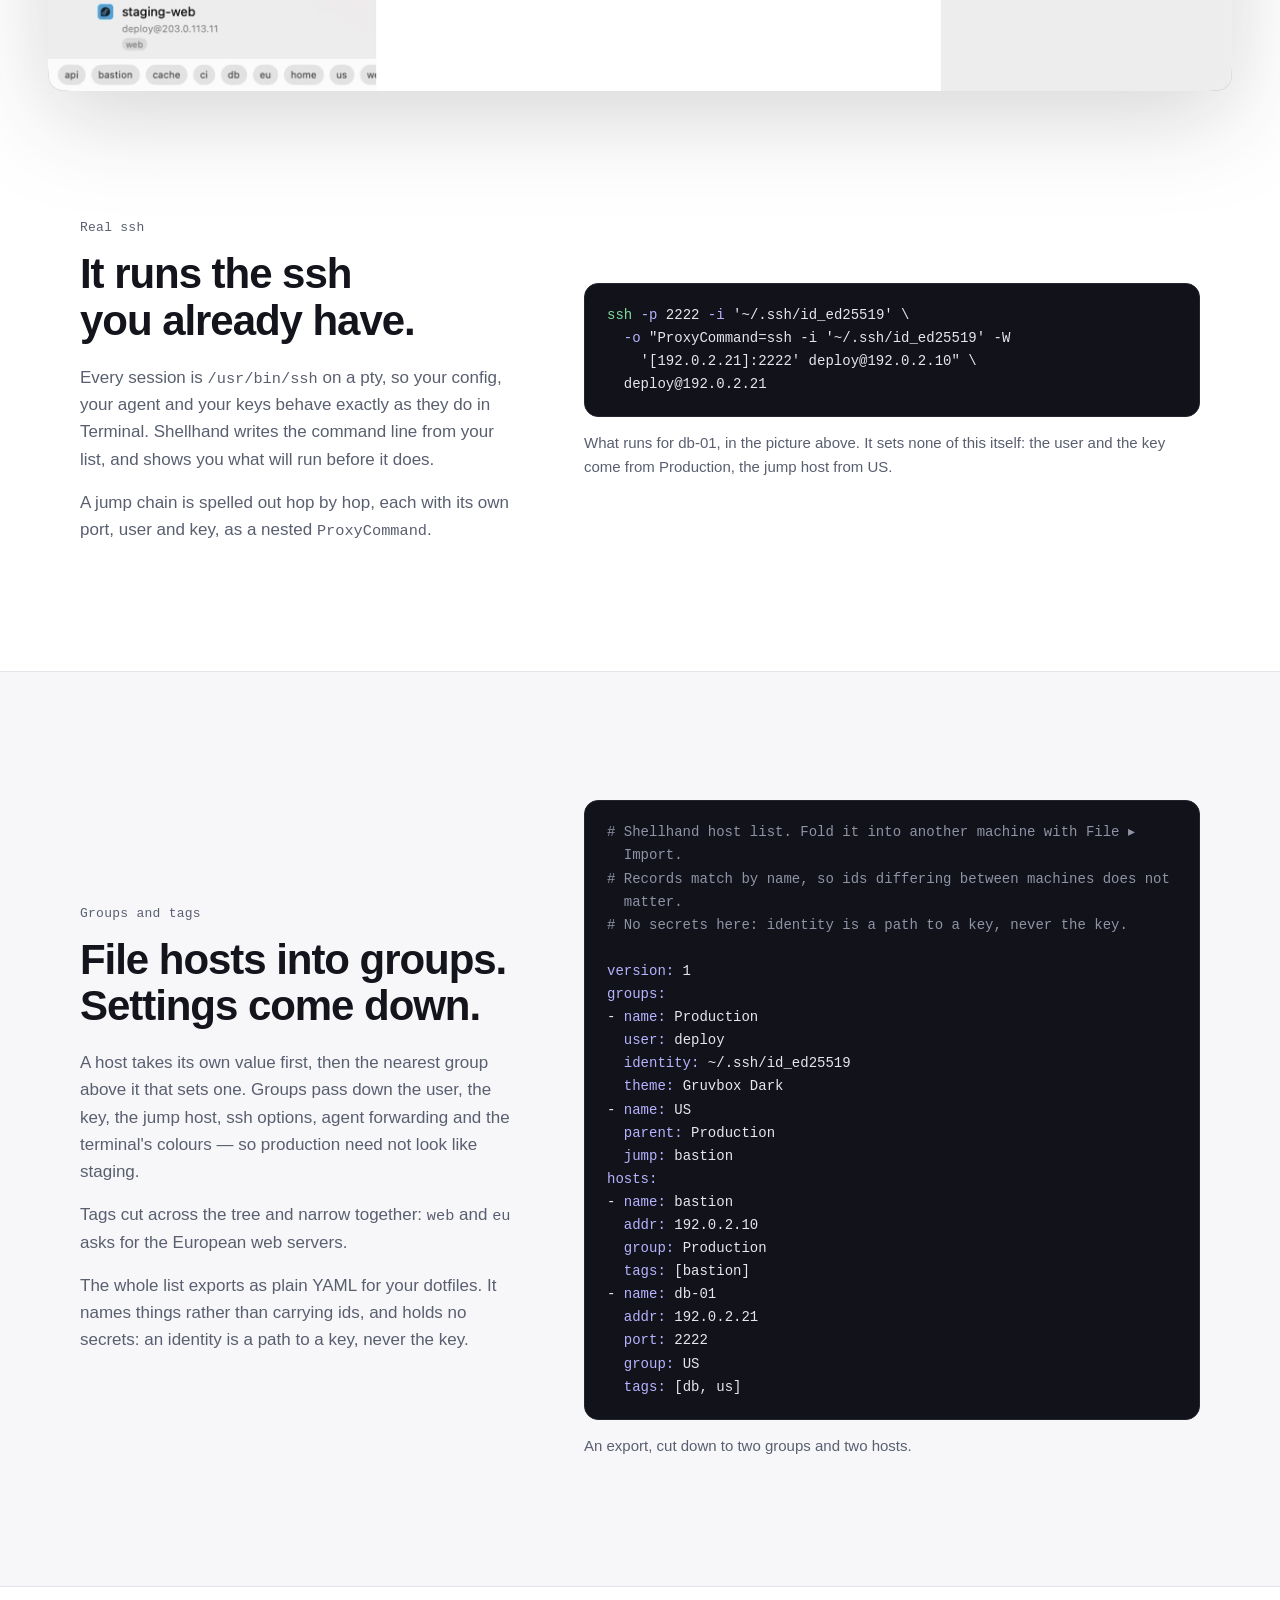
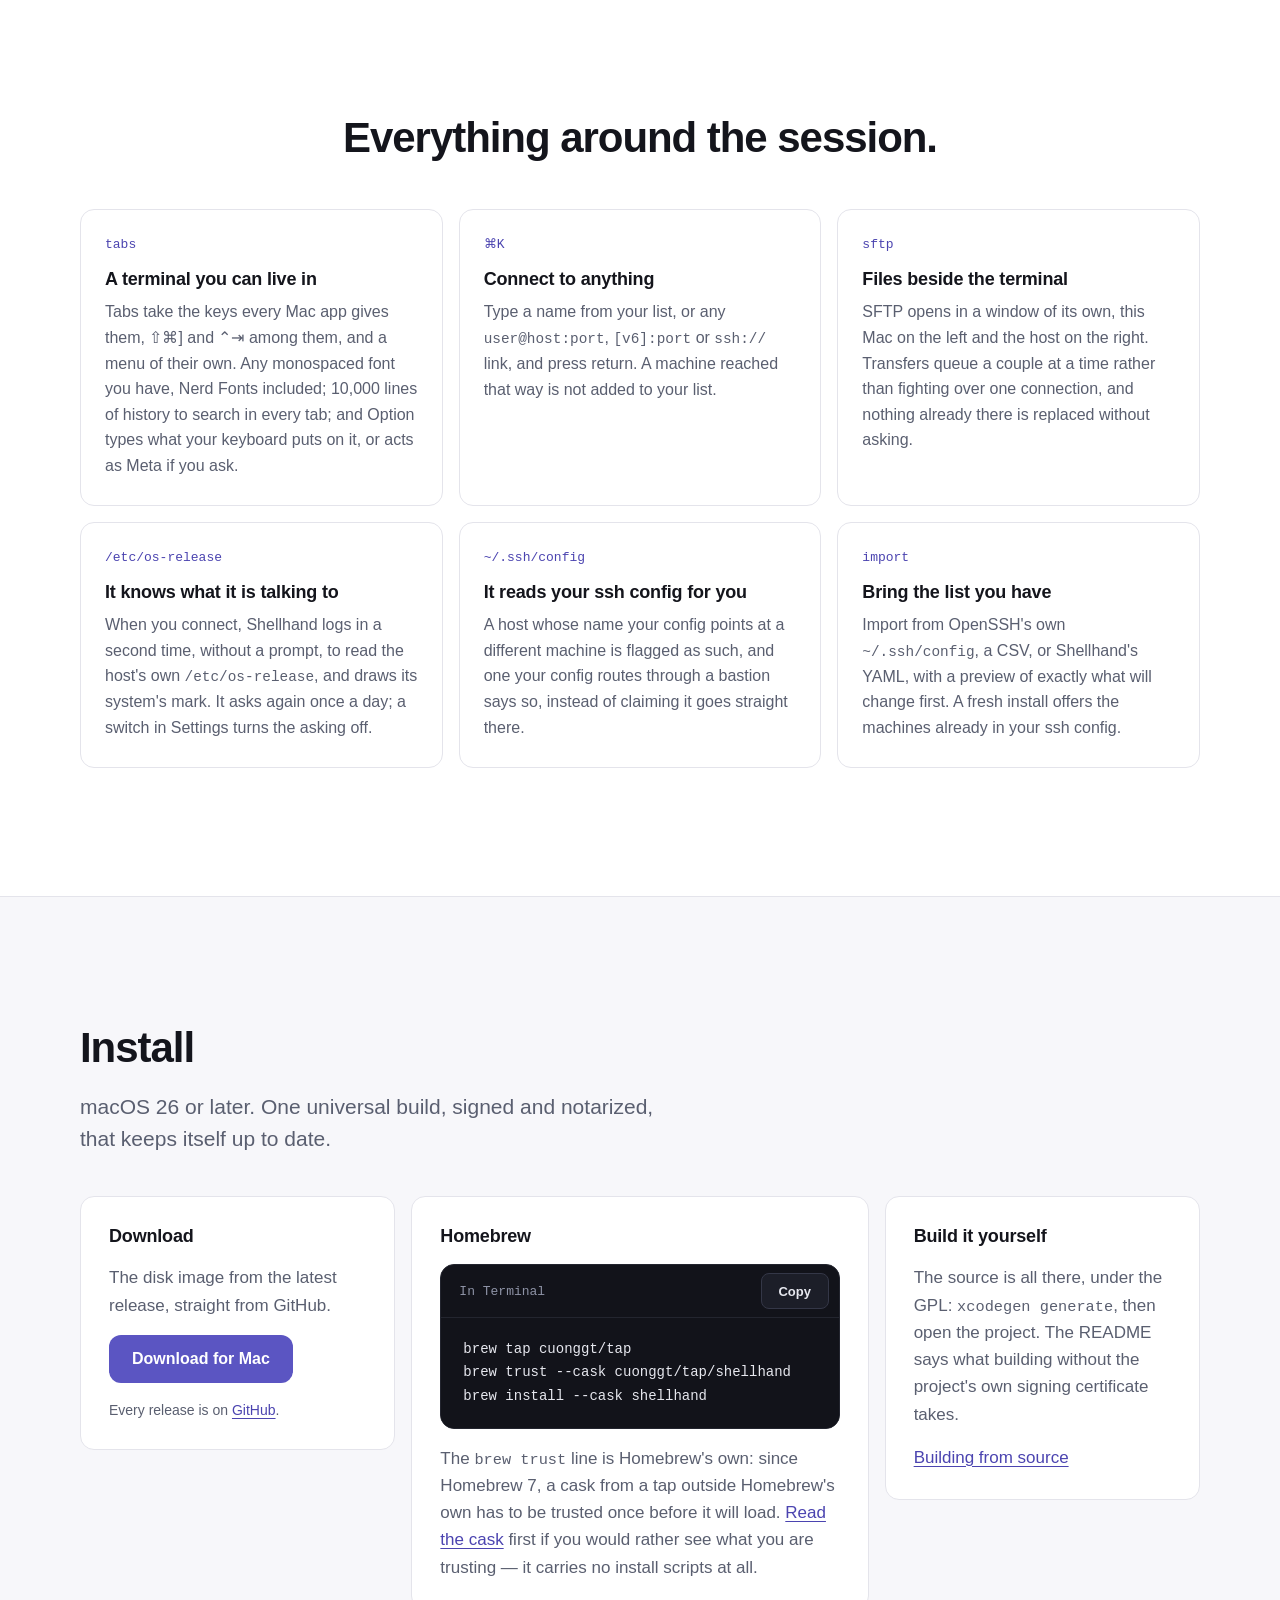
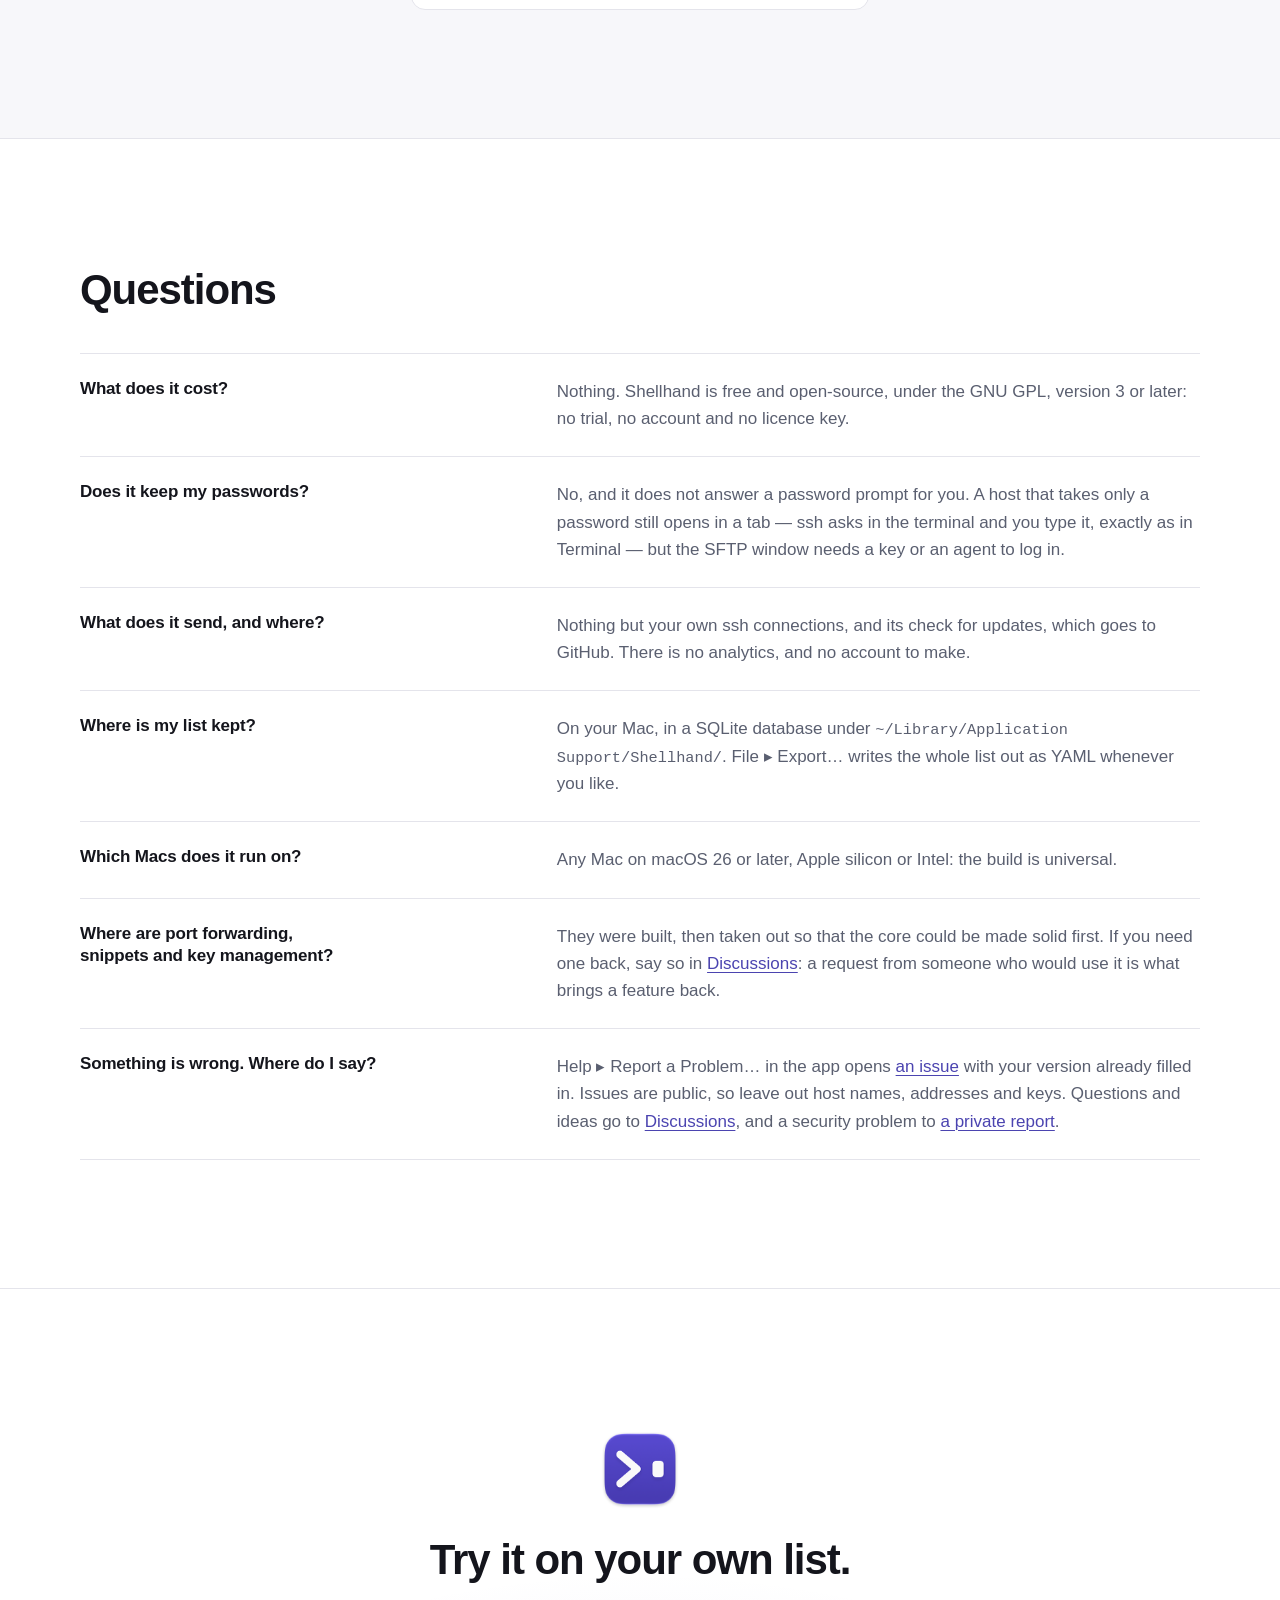
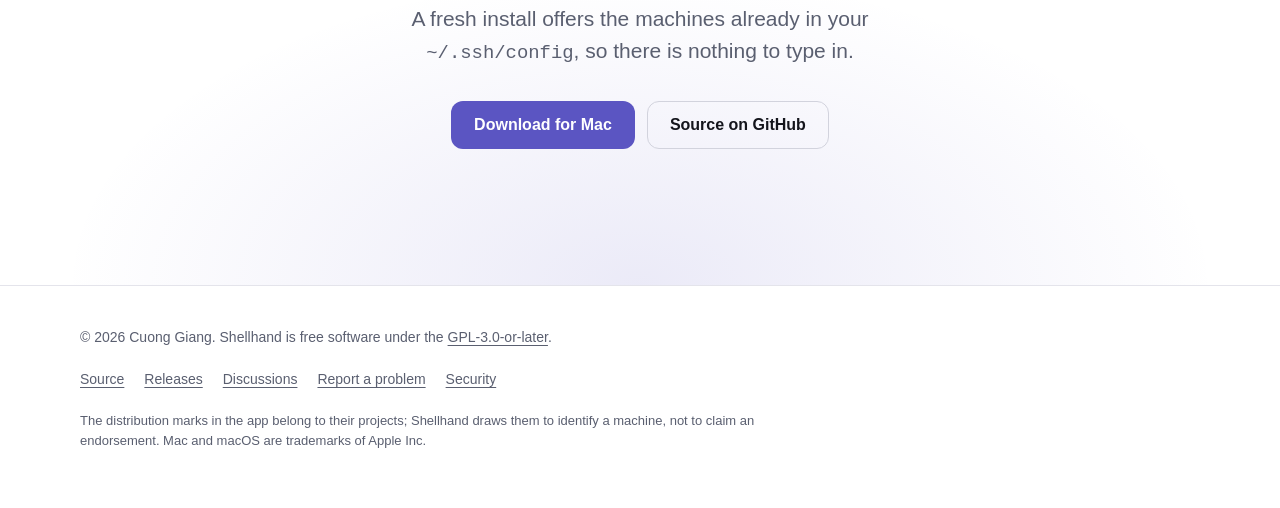
==== commit 60407bc9: "Add a security policy and point the README, issue form and site at private reports" ====
--- a/site/index.html
+++ b/site/index.html
@@ -235,7 +235,7 @@
         </div>
         <div class="qa">
           <h3>Something is wrong. Where do I say?</h3>
-          <p>Help ▸ Report a Problem… in the app opens <a href="https://github.com/cuonggt/shellhand/issues/new/choose">an issue</a> with your version already filled in. Issues are public, so leave out host names, addresses and keys. Questions and ideas go to <a href="https://github.com/cuonggt/shellhand/discussions">Discussions</a>.</p>
+          <p>Help ▸ Report a Problem… in the app opens <a href="https://github.com/cuonggt/shellhand/issues/new/choose">an issue</a> with your version already filled in. Issues are public, so leave out host names, addresses and keys. Questions and ideas go to <a href="https://github.com/cuonggt/shellhand/discussions">Discussions</a>, and a security problem to <a href="https://github.com/cuonggt/shellhand/security/advisories/new">a private report</a>.</p>
         </div>
       </div>
     </div>
@@ -262,6 +262,7 @@
       <li><a href="https://github.com/cuonggt/shellhand/releases">Releases</a></li>
       <li><a href="https://github.com/cuonggt/shellhand/discussions">Discussions</a></li>
       <li><a href="https://github.com/cuonggt/shellhand/issues/new/choose">Report a problem</a></li>
+      <li><a href="https://github.com/cuonggt/shellhand/security/policy">Security</a></li>
     </ul>
     <p class="fine">The distribution marks in the app belong to their projects; Shellhand draws them to identify a machine, not to claim an endorsement. Mac and macOS are trademarks of Apple Inc.</p>
   </div>
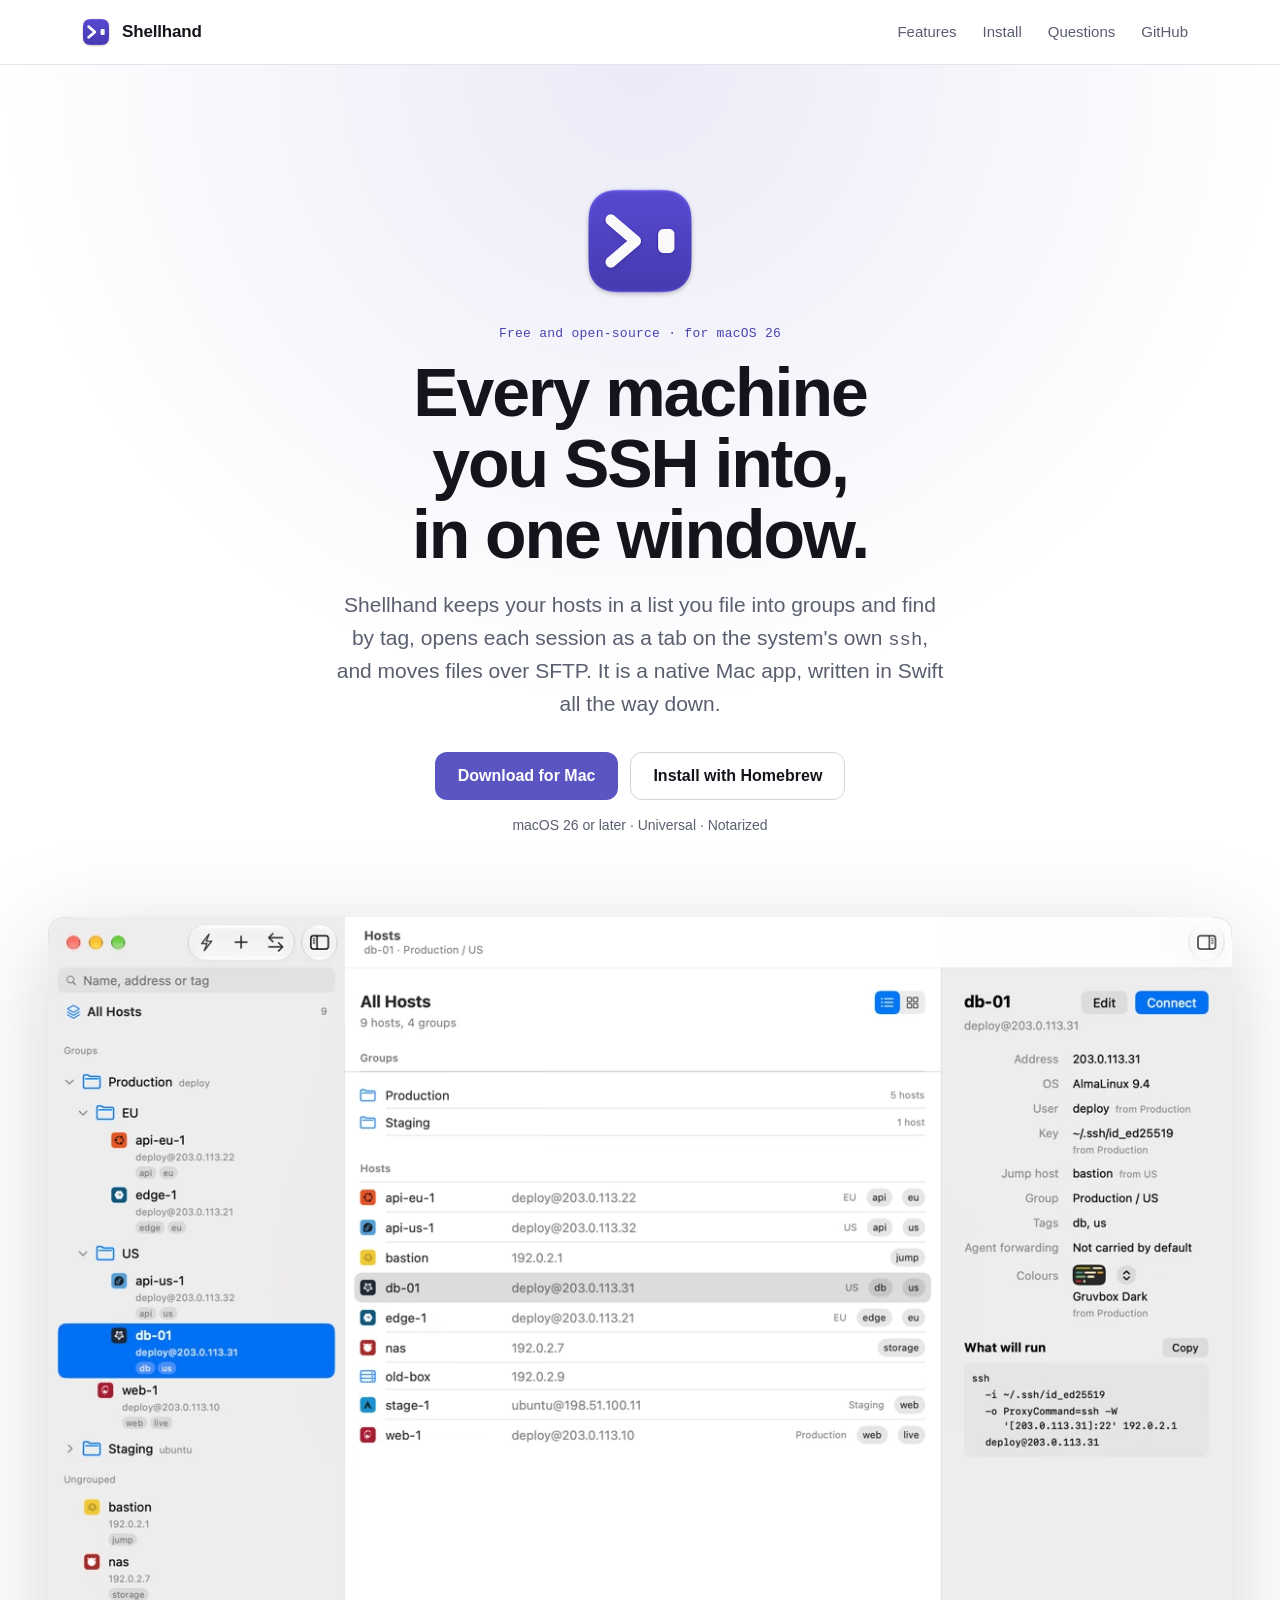
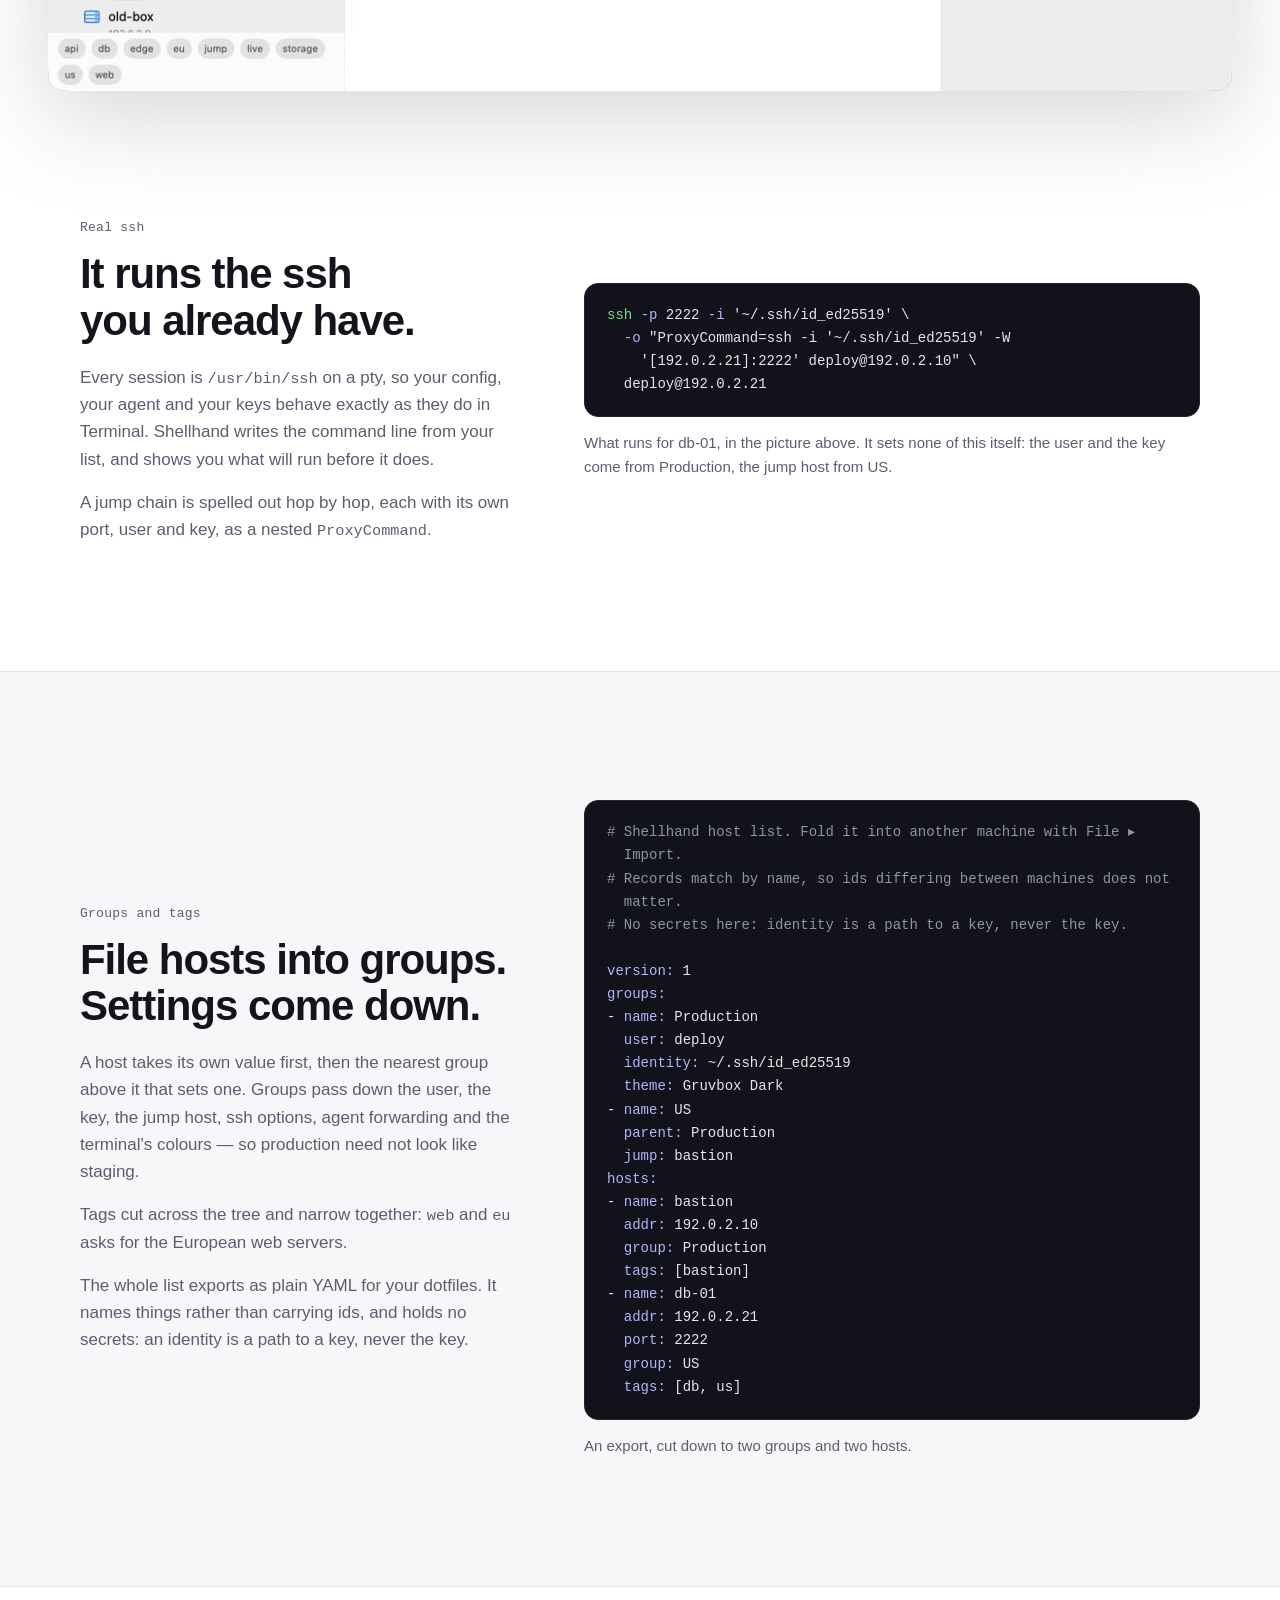
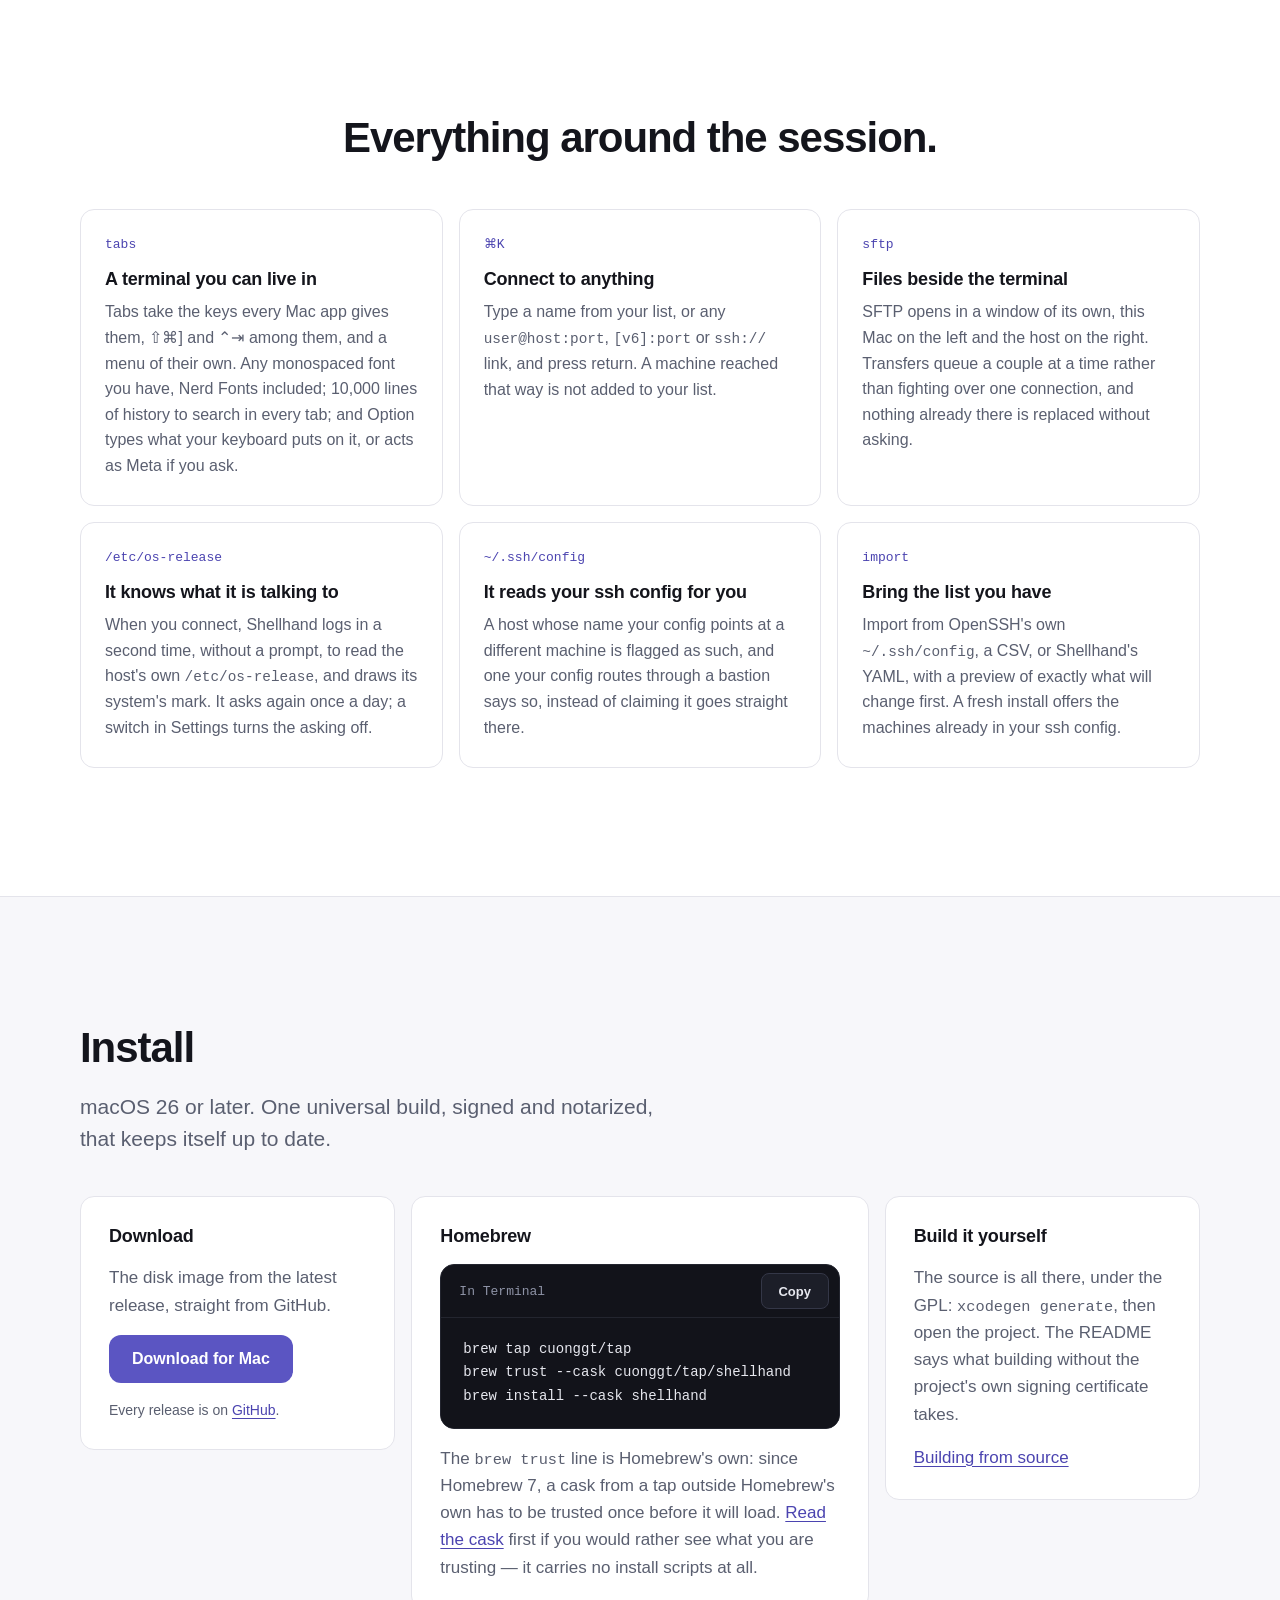
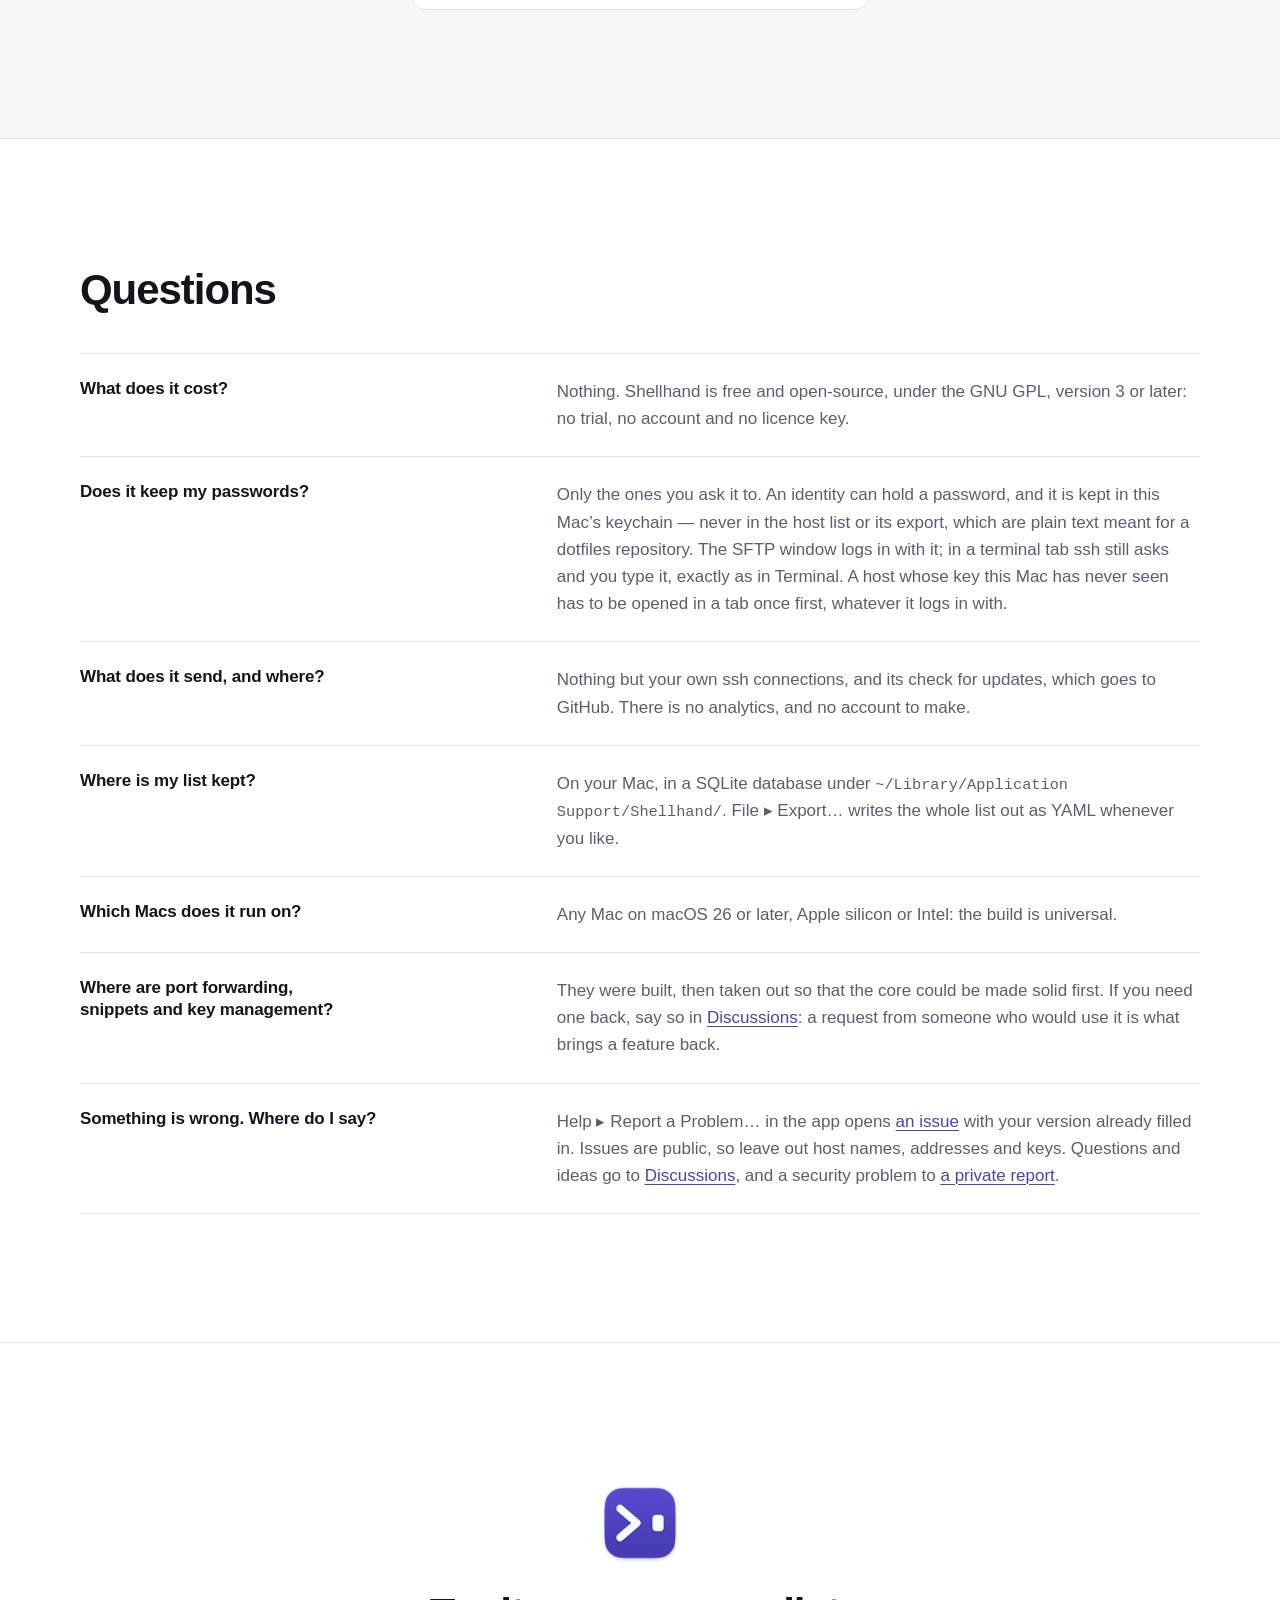
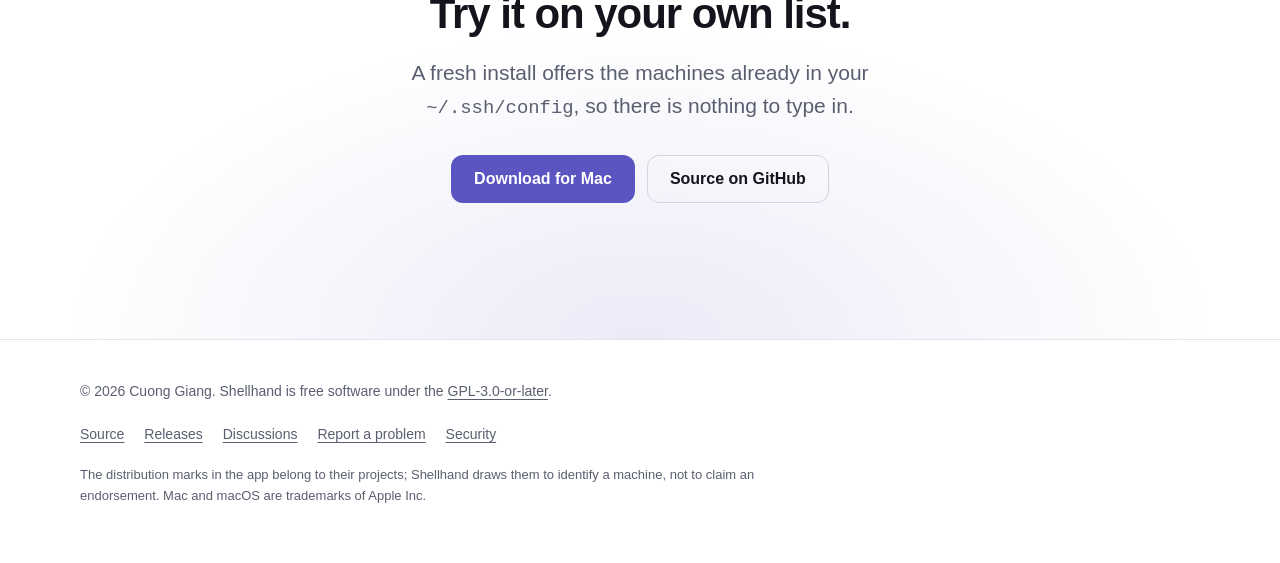
==== commit 58b31332: "Let the SFTP window log in with a stored password, the app run as ssh's own askpass helper, where an" ====
--- a/site/index.html
+++ b/site/index.html
@@ -215,7 +215,7 @@
         </div>
         <div class="qa">
           <h3>Does it keep my passwords?</h3>
-          <p>No, and it does not answer a password prompt for you. A host that takes only a password still opens in a tab — ssh asks in the terminal and you type it, exactly as in Terminal — but the SFTP window needs a key or an agent to log in.</p>
+          <p>Only the ones you ask it to. An identity can hold a password, and it is kept in this Mac&rsquo;s keychain &mdash; never in the host list or its export, which are plain text meant for a dotfiles repository. The SFTP window logs in with it; in a terminal tab ssh still asks and you type it, exactly as in Terminal. A host whose key this Mac has never seen has to be opened in a tab once first, whatever it logs in with.</p>
         </div>
         <div class="qa">
           <h3>What does it send, and where?</h3>
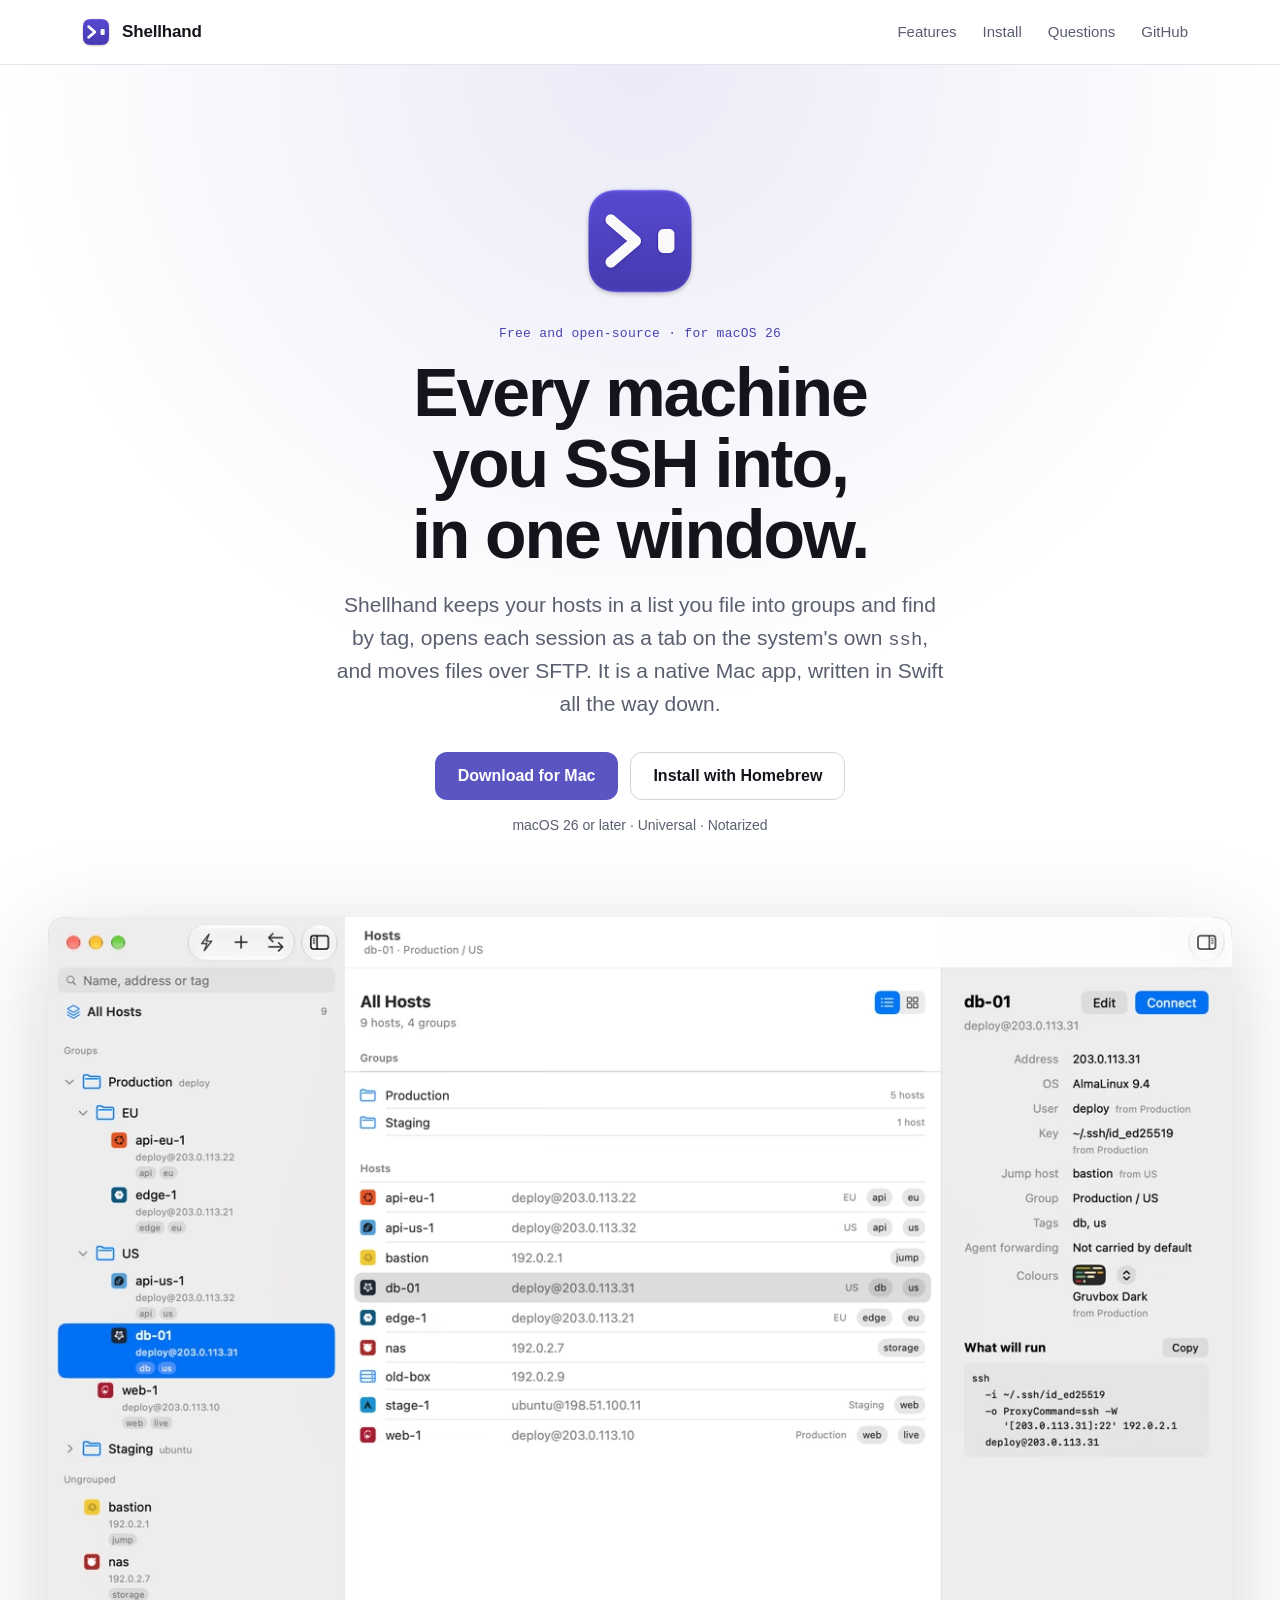
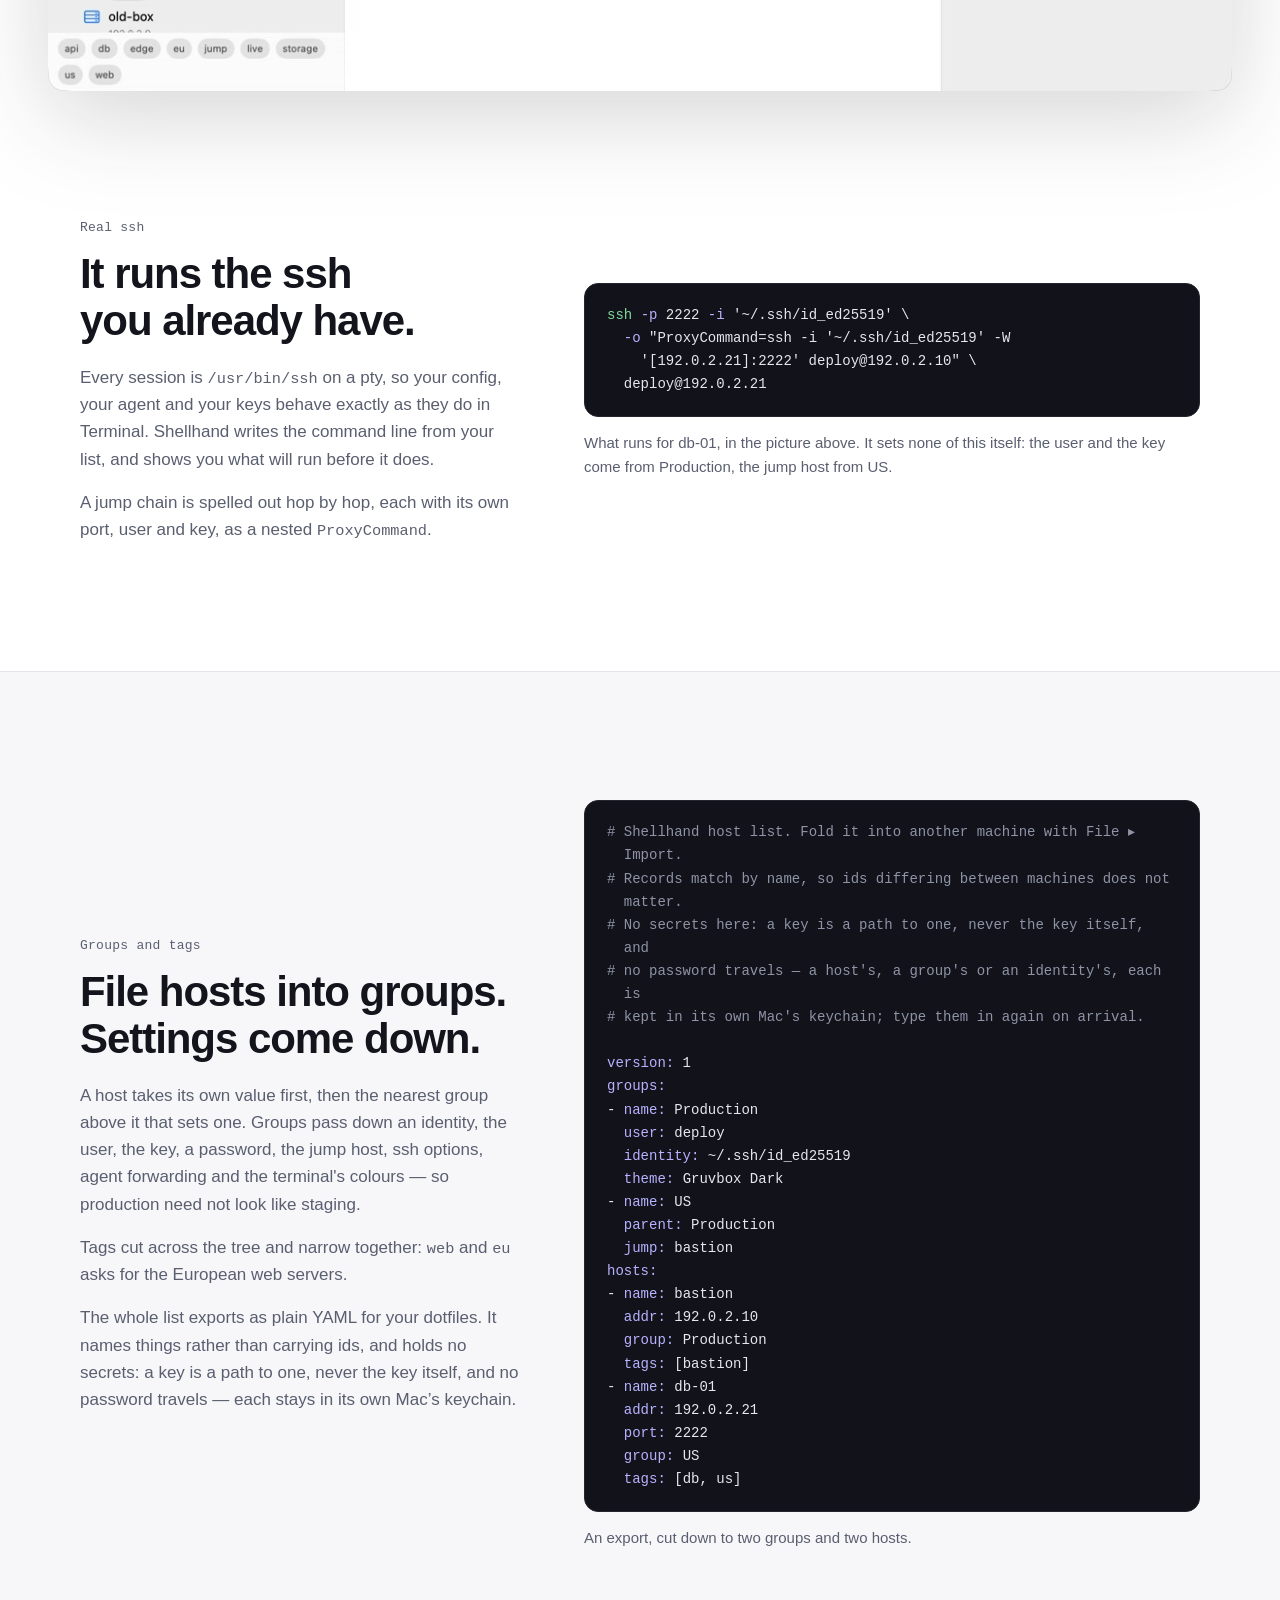
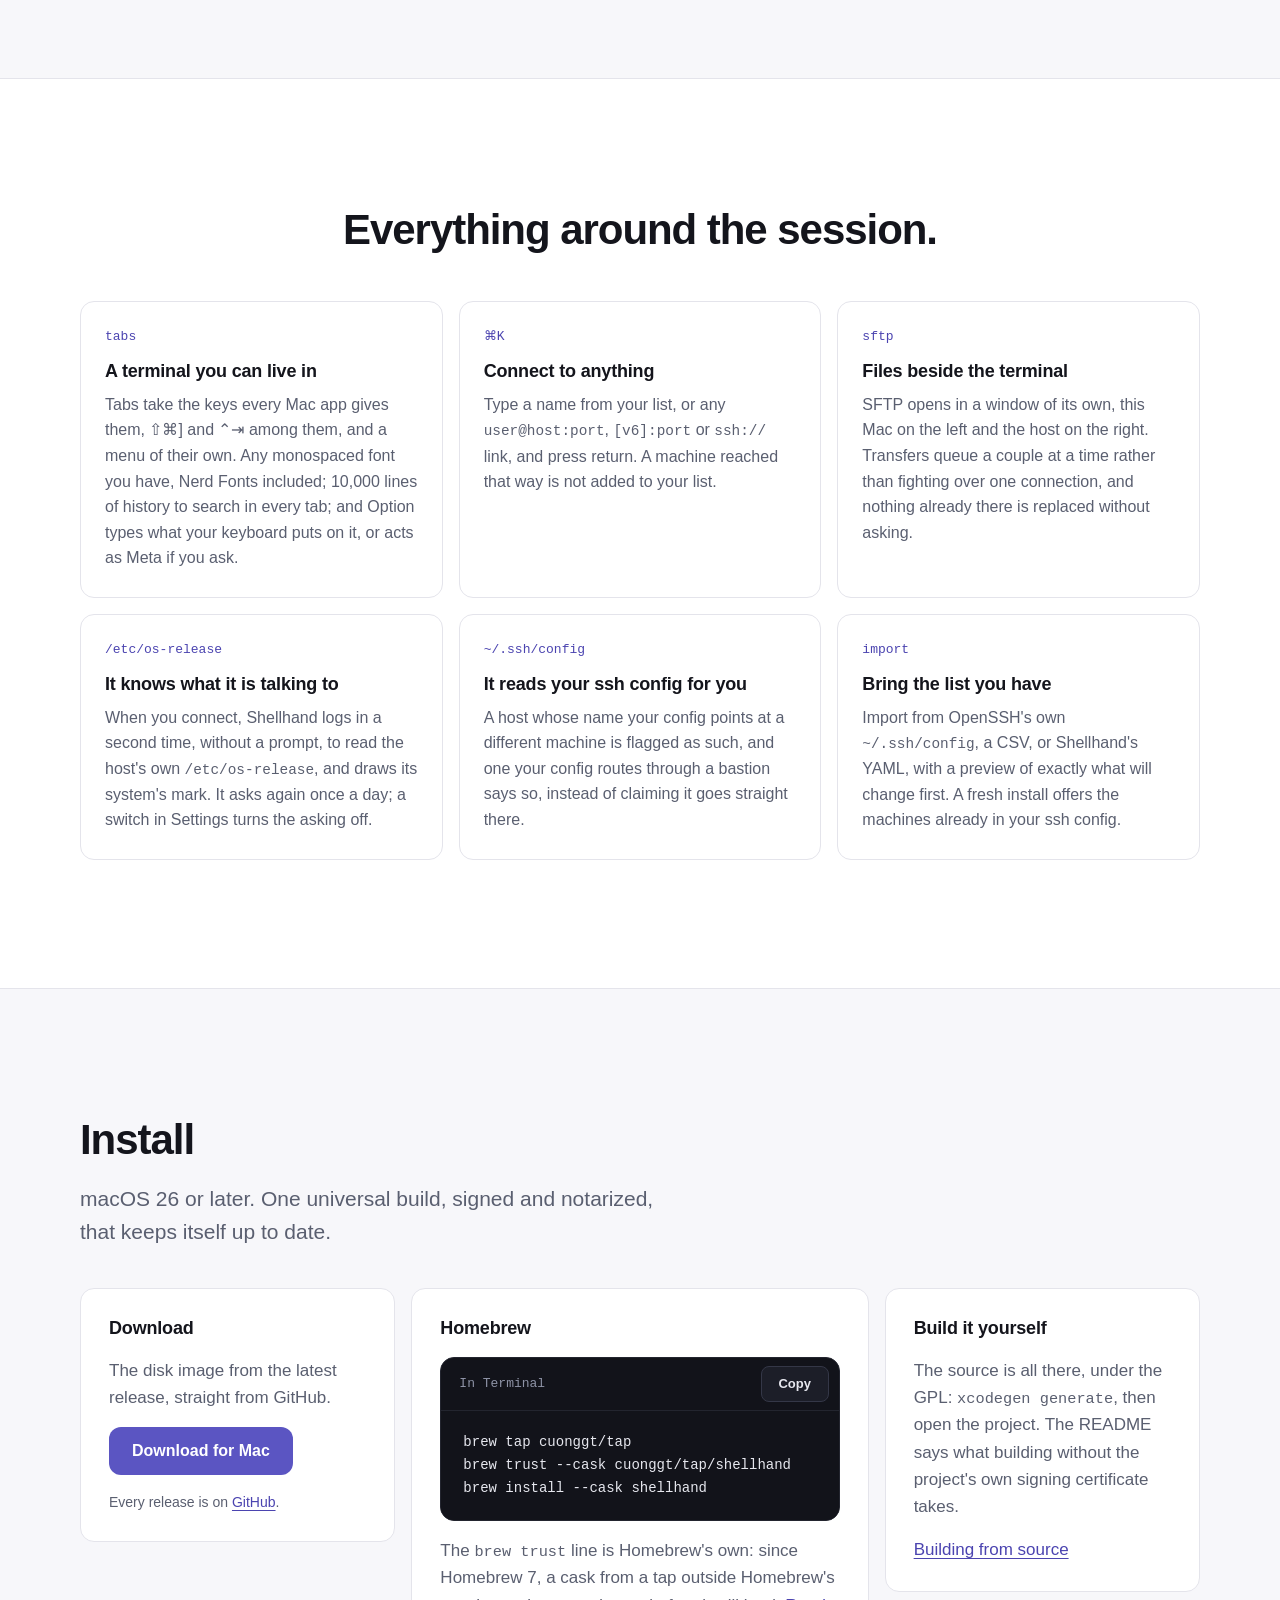
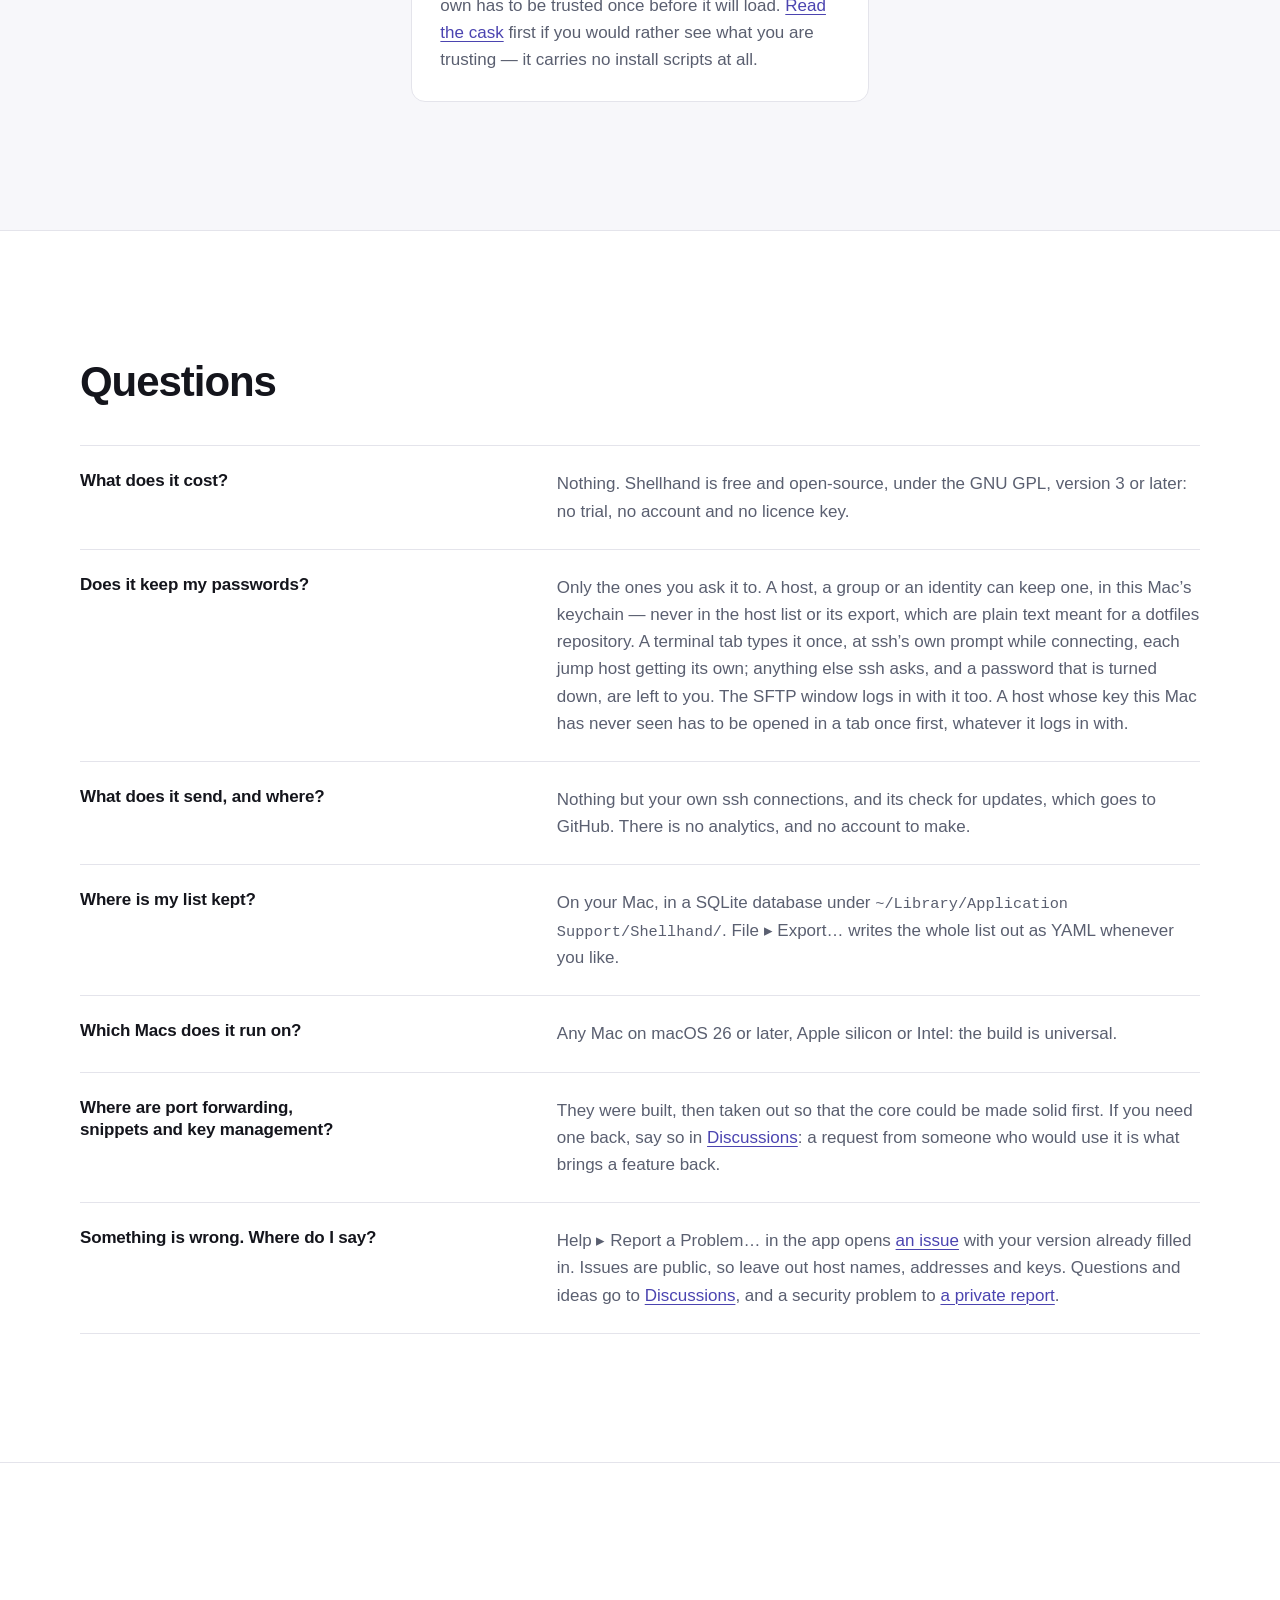
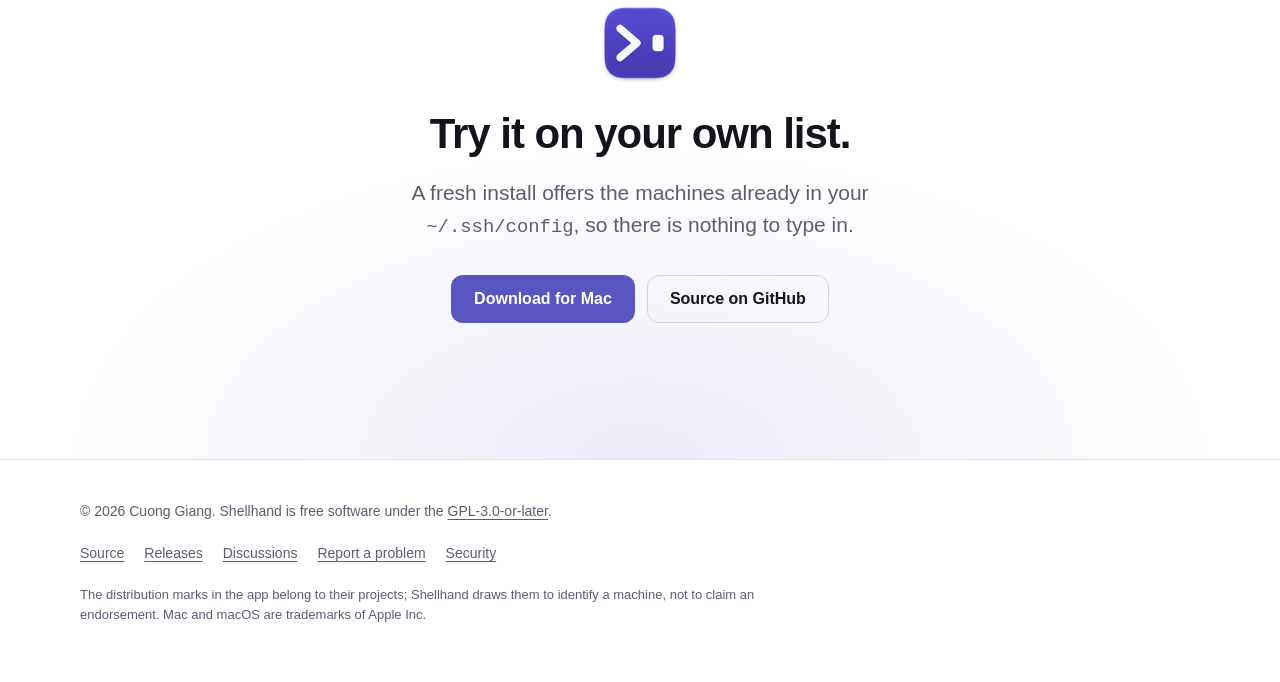
==== commit e25c9dc4: "Say where a password is kept and who types it in the README, the site and the architecture notes, wh" ====
--- a/site/index.html
+++ b/site/index.html
@@ -103,12 +103,12 @@
       <div class="copy">
         <p class="eyebrow">Groups and tags</p>
         <h2 id="groups-title">File hosts into groups. Settings come down.</h2>
-        <p>A host takes its own value first, then the nearest group above it that sets one. Groups pass down the user, the key, the jump host, ssh options, agent forwarding and the terminal's colours — so production need not look like staging.</p>
+        <p>A host takes its own value first, then the nearest group above it that sets one. Groups pass down an identity, the user, the key, a password, the jump host, ssh options, agent forwarding and the terminal's colours — so production need not look like staging.</p>
         <p>Tags cut across the tree and narrow together: <code>web</code> and <code>eu</code> asks for the European web servers.</p>
-        <p>The whole list exports as plain YAML for your dotfiles. It names things rather than carrying ids, and holds no secrets: an identity is a path to a key, never the key.</p>
+        <p>The whole list exports as plain YAML for your dotfiles. It names things rather than carrying ids, and holds no secrets: a key is a path to one, never the key itself, and no password travels — each stays in its own Mac&rsquo;s keychain.</p>
       </div>
       <figure class="code">
-        <pre class="wrapping" tabindex="0" aria-label="An exported host list"><code><span class="line note c-dim"># Shellhand host list. Fold it into another machine with File ▸ Import.</span><span class="line note c-dim"># Records match by name, so ids differing between machines does not matter.</span><span class="line note c-dim"># No secrets here: identity is a path to a key, never the key.</span>
+        <pre class="wrapping" tabindex="0" aria-label="An exported host list"><code><span class="line note c-dim"># Shellhand host list. Fold it into another machine with File ▸ Import.</span><span class="line note c-dim"># Records match by name, so ids differing between machines does not matter.</span><span class="line note c-dim"># No secrets here: a key is a path to one, never the key itself, and</span><span class="line note c-dim"># no password travels — a host's, a group's or an identity's, each is</span><span class="line note c-dim"># kept in its own Mac's keychain; type them in again on arrival.</span>
 <span class="c-key">version:</span> 1
 <span class="c-key">groups:</span>
 - <span class="c-key">name:</span> Production
@@ -215,7 +215,7 @@
         </div>
         <div class="qa">
           <h3>Does it keep my passwords?</h3>
-          <p>Only the ones you ask it to. An identity can hold a password, and it is kept in this Mac&rsquo;s keychain &mdash; never in the host list or its export, which are plain text meant for a dotfiles repository. The SFTP window logs in with it; in a terminal tab ssh still asks and you type it, exactly as in Terminal. A host whose key this Mac has never seen has to be opened in a tab once first, whatever it logs in with.</p>
+          <p>Only the ones you ask it to. A host, a group or an identity can keep one, in this Mac&rsquo;s keychain &mdash; never in the host list or its export, which are plain text meant for a dotfiles repository. A terminal tab types it once, at ssh&rsquo;s own prompt while connecting, each jump host getting its own; anything else ssh asks, and a password that is turned down, are left to you. The SFTP window logs in with it too. A host whose key this Mac has never seen has to be opened in a tab once first, whatever it logs in with.</p>
         </div>
         <div class="qa">
           <h3>What does it send, and where?</h3>
